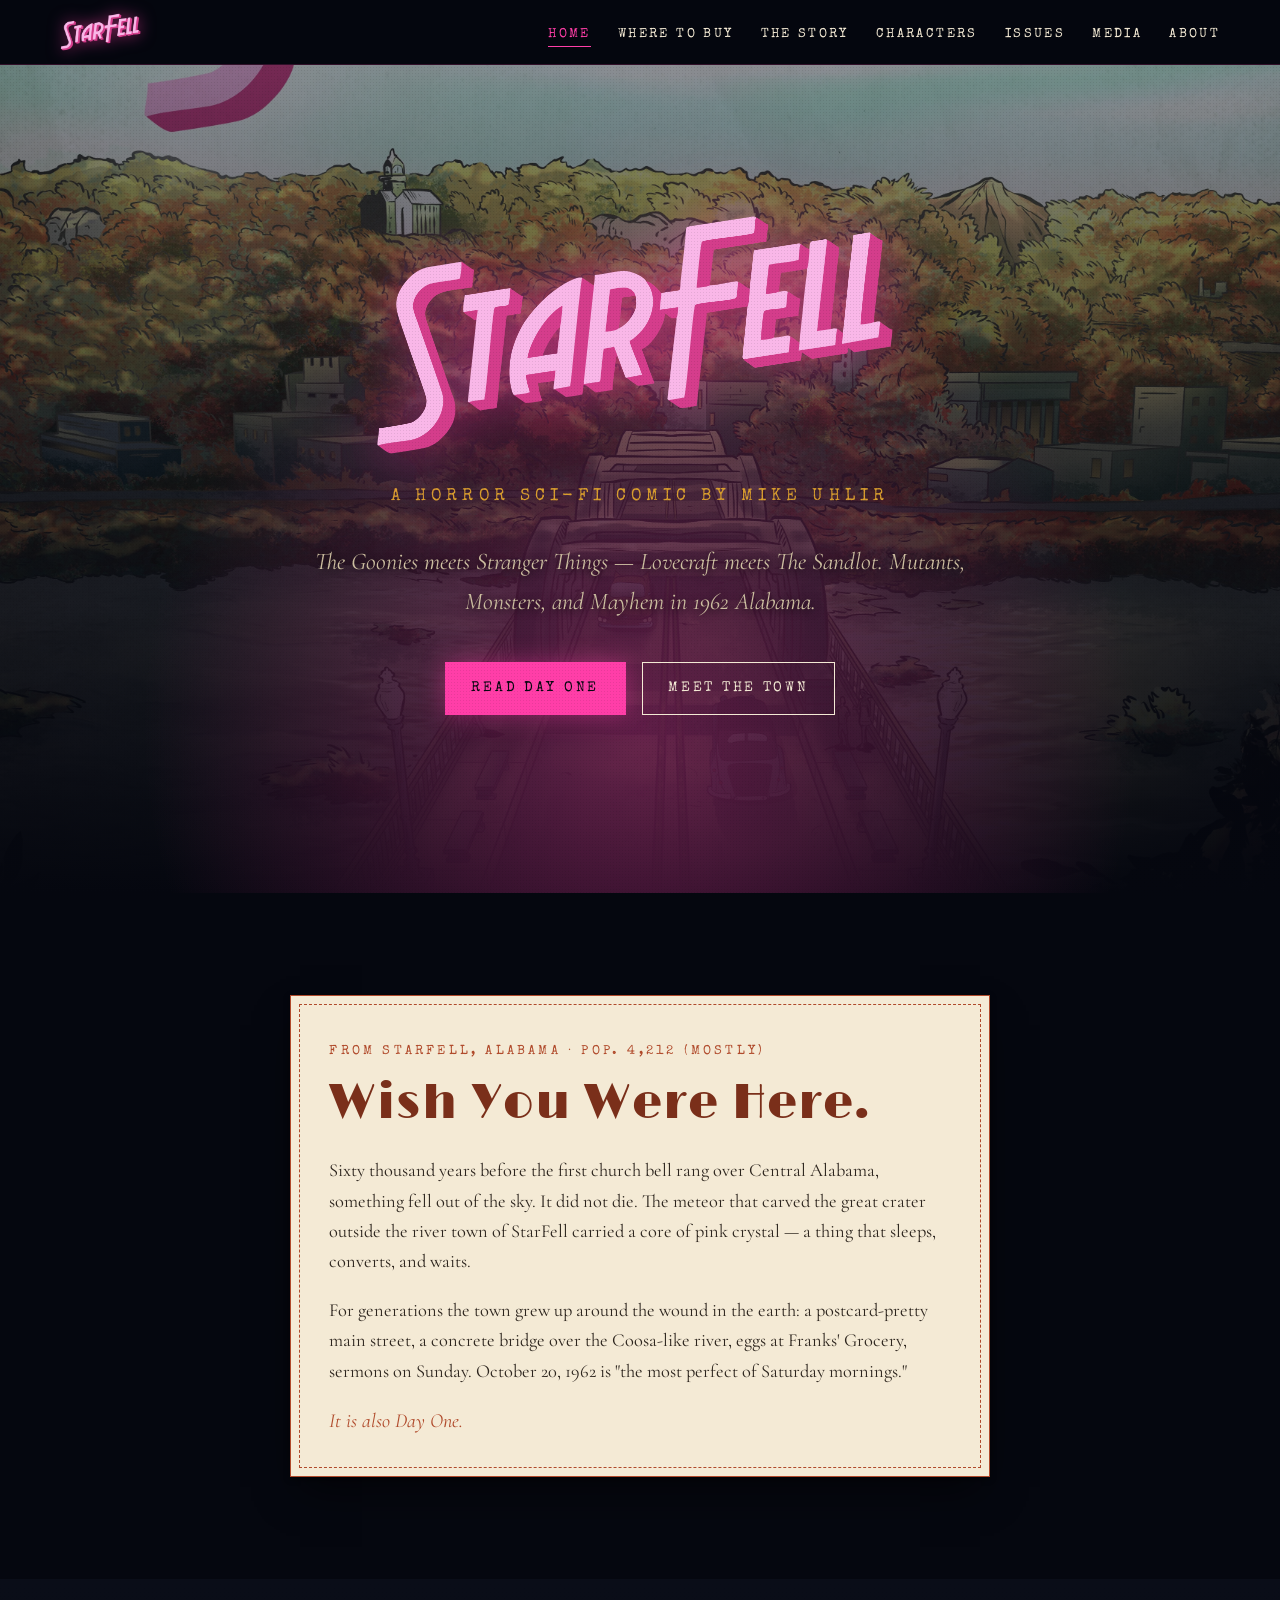
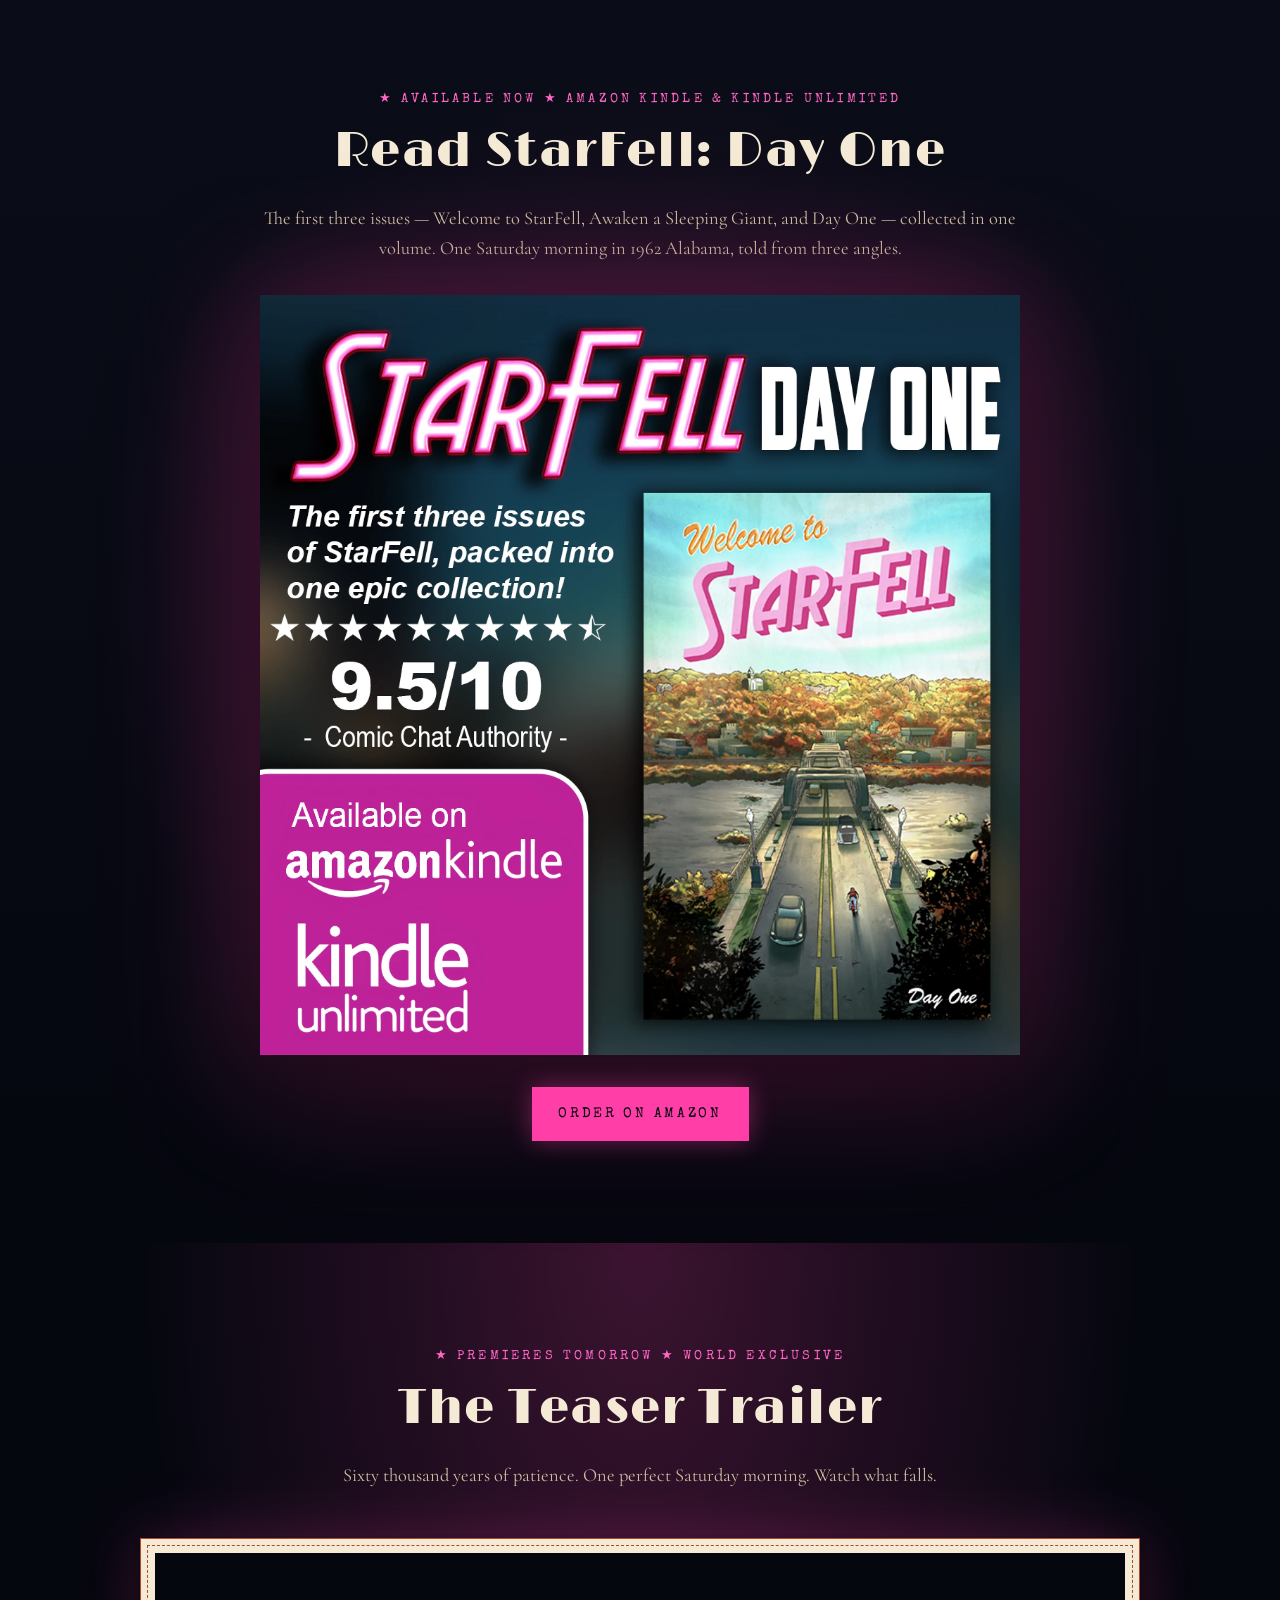
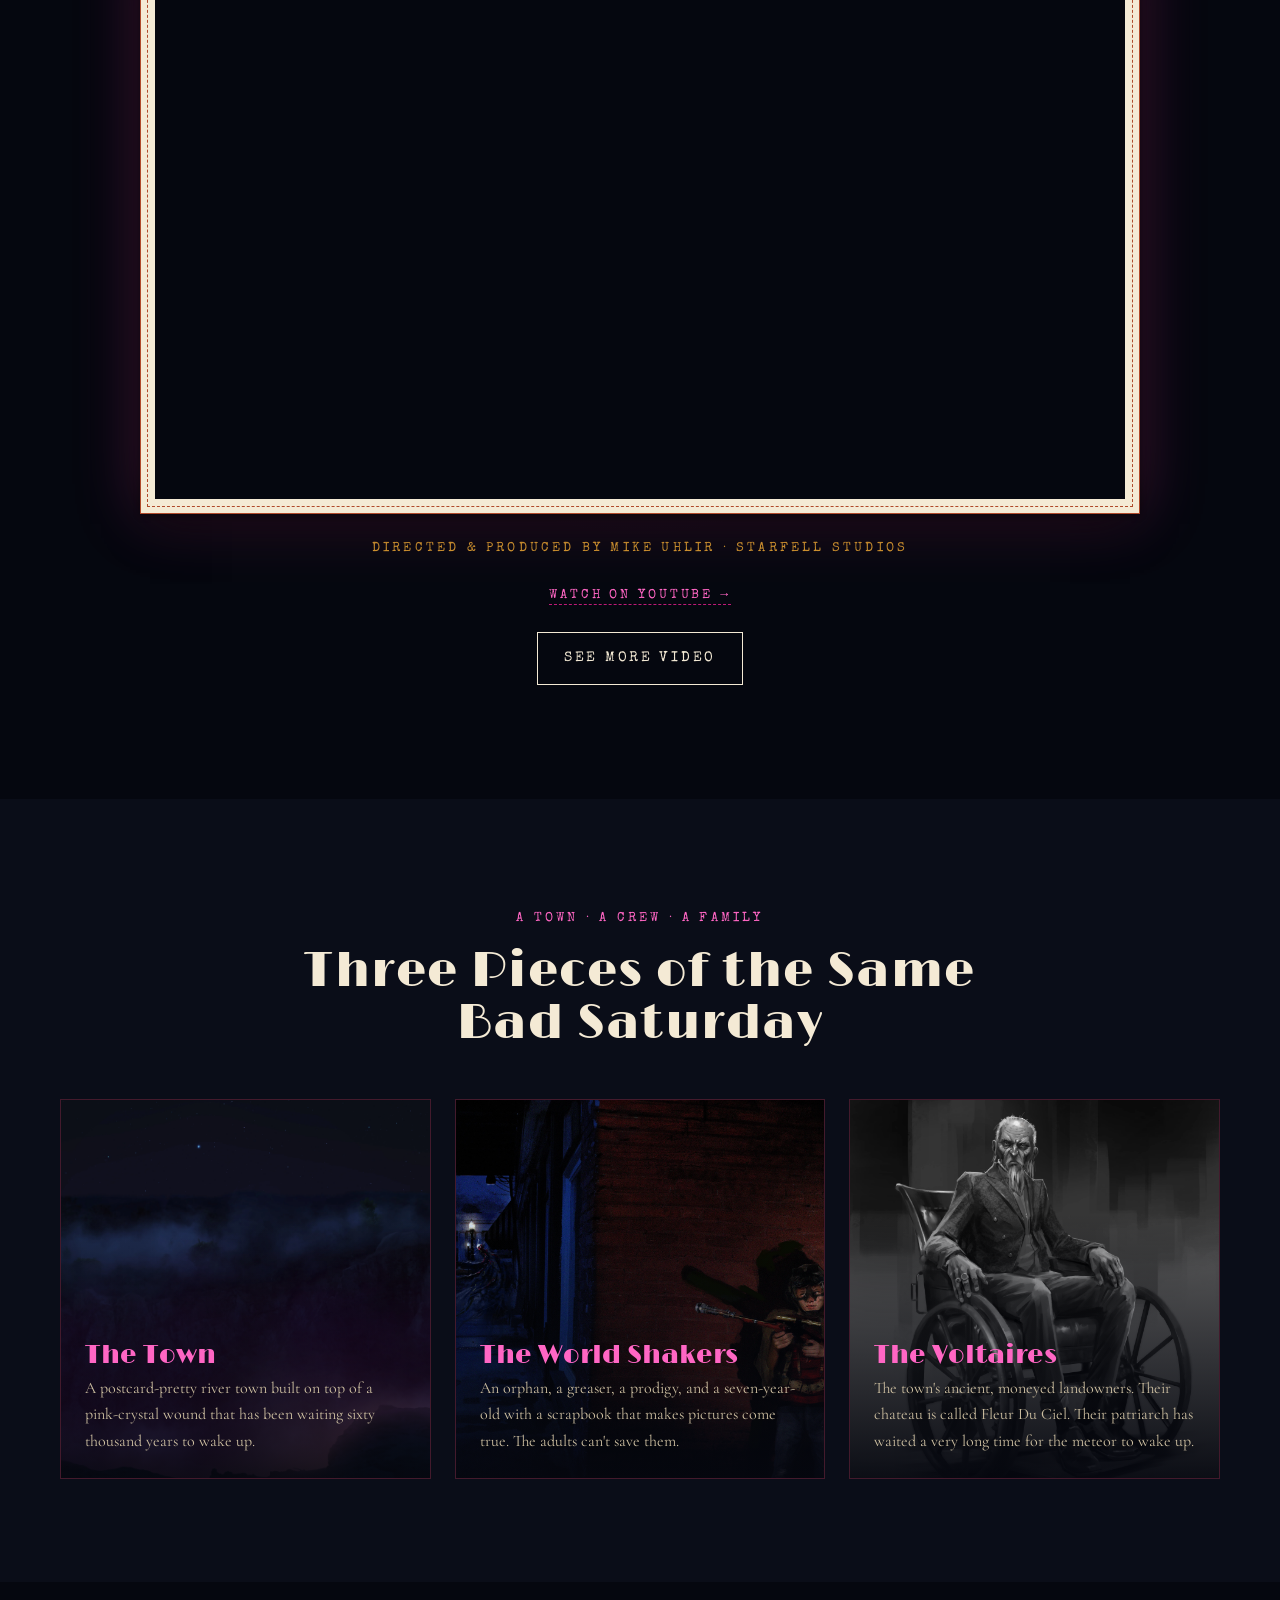
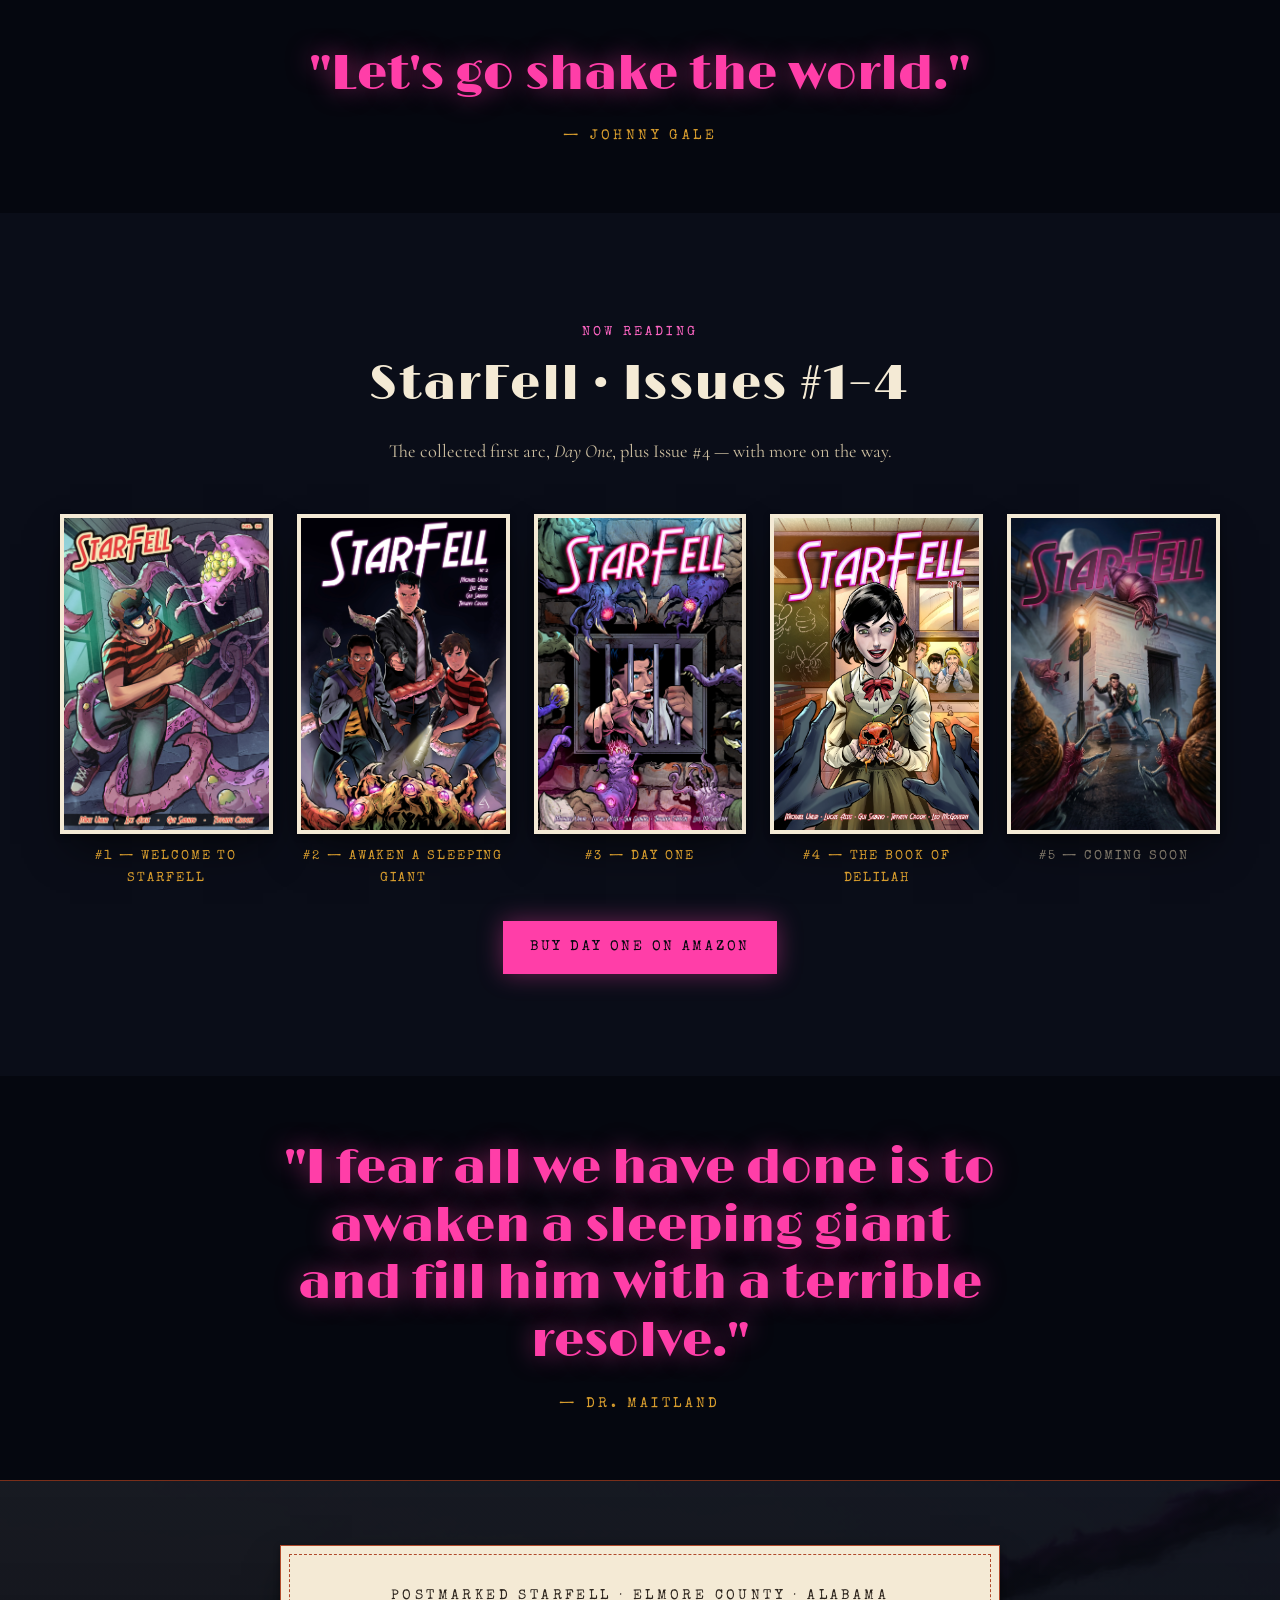
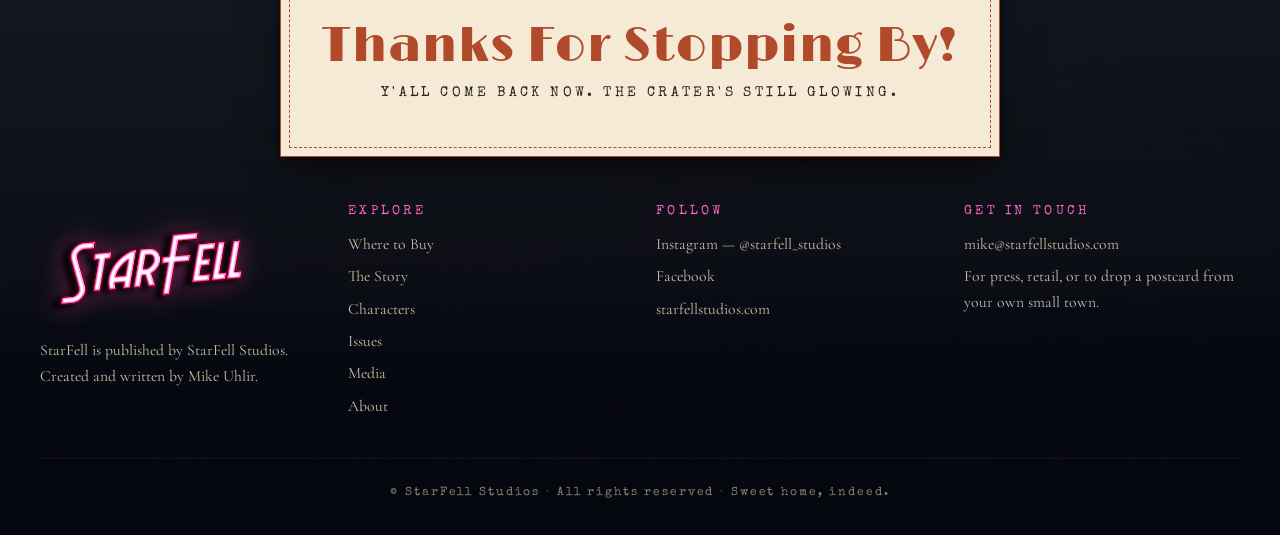
==== docs/index.html @ e5b8f4cc "Initial StarFell website build" ====
<!doctype html>
<html lang="en">
<head>
  <meta charset="utf-8">
  <meta name="viewport" content="width=device-width, initial-scale=1">
  <title>StarFell — Mutants, Monsters, and Mayhem in 1962 Alabama</title>
  <meta name="description" content="StarFell is a horror sci-fi comic by Mike Uhlir. The Goonies meets Stranger Things — Lovecraft meets The Sandlot. October 20, 1962. The sky finally answers back.">
  <meta property="og:title" content="StarFell — Day One">
  <meta property="og:description" content="Mutants, Monsters, and Mayhem in 1962 Alabama. A horror sci-fi comic by Mike Uhlir.">
  <meta property="og:image" content="assets/covers/Dayone_Bridge_Cover_v2.webp">
  <meta property="og:type" content="website">
  <link rel="icon" href="assets/logos/StarFell_retro_logo.webp" type="image/webp">
  <link rel="stylesheet" href="css/styles.css">
</head>
<body>

  <!-- ============ NAV ============ -->
  <nav class="site-nav">
    <div class="nav-inner">
      <a href="index.html" class="nav-logo" aria-label="StarFell home">
        <img src="assets/logos/StarFell_retro_logo.webp" alt="StarFell">
      </a>
      <button class="nav-toggle" aria-expanded="false" aria-controls="primary-nav">Menu</button>
      <ul class="nav-links" id="primary-nav">
        <li><a href="index.html" class="active">Home</a></li>
        <li><a href="buy.html">Where to Buy</a></li>
        <li><a href="story.html">The Story</a></li>
        <li><a href="characters.html">Characters</a></li>
        <li><a href="issues.html">Issues</a></li>
        <li><a href="media.html">Media</a></li>
        <li><a href="about.html">About</a></li>
      </ul>
    </div>
  </nav>

  <!-- ============ HERO ============ -->
  <header class="hero">
    <div class="hero-inner">
      <img src="assets/logos/StarFell_retro_logo.webp" alt="StarFell" class="hero-logo">
      <p class="tagline">A horror sci-fi comic by Mike Uhlir</p>
      <p class="logline">
        <em>The Goonies</em> meets <em>Stranger Things</em> — Lovecraft meets <em>The Sandlot</em>.
        Mutants, Monsters, and Mayhem in 1962 Alabama.
      </p>
      <div class="btn-row" style="justify-content:center;">
        <a href="buy.html" class="btn primary">Read Day One</a>
        <a href="characters.html" class="btn">Meet the Town</a>
      </div>
    </div>
  </header>

  <!-- ============ INTRO POSTCARD ============ -->
  <section class="darker">
    <div class="wrap" style="max-width: 780px;">
      <div class="postcard">
        <p class="eyebrow" style="color: var(--rust);">From StarFell, Alabama · Pop. 4,212 (mostly)</p>
        <h2 class="display-2" style="color: var(--rust-deep);">Wish You Were Here.</h2>
        <p style="font-size:1.15rem; color: var(--ink-soft);">
          Sixty thousand years before the first church bell rang over Central Alabama, something fell out of the sky.
          It did not die. The meteor that carved the great crater outside the river town of StarFell carried a core
          of pink crystal — a thing that sleeps, converts, and waits.
        </p>
        <p style="font-size:1.15rem; color: var(--ink-soft);">
          For generations the town grew up around the wound in the earth: a postcard-pretty main street, a concrete
          bridge over the Coosa-like river, eggs at Franks' Grocery, sermons on Sunday. October 20, 1962 is
          "the most perfect of Saturday mornings."
        </p>
        <p style="font-size:1.25rem; color: var(--rust); font-style: italic; margin-bottom: 0;">
          It is also Day One.
        </p>
      </div>
    </div>
  </section>

  <!-- ============ DAY ONE AMAZON PROMO ============ -->
  <section class="dayone-promo">
    <div class="wrap">
      <div class="section-head" style="margin-bottom: 2rem;">
        <span class="eyebrow pink">★ Available Now ★ Amazon Kindle &amp; Kindle Unlimited</span>
        <h2 class="display-2">Read StarFell: Day One</h2>
        <p>The first three issues — Welcome to StarFell, Awaken a Sleeping Giant, and Day One — collected in one volume. One Saturday morning in 1962 Alabama, told from three angles.</p>
      </div>

      <a href="https://www.amazon.com/StarFell-Day-One-Michael-Uhlir/dp/B0DJTSJTN9" target="_blank" rel="noopener" class="dayone-promo-card" aria-label="Order StarFell: Day One on Amazon">
        <img src="assets/covers/dayone_amazon_ad.webp" alt="StarFell: Day One — 9.5/10 from Comic Chat Authority — Available on Amazon Kindle and Kindle Unlimited">
      </a>

      <div class="center mt-2">
        <a href="https://www.amazon.com/StarFell-Day-One-Michael-Uhlir/dp/B0DJTSJTN9" target="_blank" rel="noopener" class="btn primary">Order on Amazon</a>
      </div>
    </div>
  </section>

  <!-- ============ FEATURED TRAILER ============ -->
  <section class="featured-trailer">
    <div class="wrap">
      <div class="section-head">
        <span class="eyebrow pink">★ Premieres Tomorrow ★ World Exclusive</span>
        <h2 class="display-2">The Teaser Trailer</h2>
        <p>Sixty thousand years of patience. One perfect Saturday morning. Watch what falls.</p>
      </div>

      <div class="video-frame">
        <div class="video-embed">
          <iframe
            src="https://www.youtube-nocookie.com/embed/pMkOhH7X6Mg?rel=0"
            title="StarFell — Official Teaser Trailer"
            allow="accelerometer; autoplay; clipboard-write; encrypted-media; gyroscope; picture-in-picture; web-share"
            referrerpolicy="strict-origin-when-cross-origin"
            allowfullscreen></iframe>
        </div>
      </div>

      <div class="video-caption">
        <p class="stamp">Directed &amp; Produced by Mike Uhlir · StarFell Studios</p>
        <p style="margin-top: 1.2rem;">
          <a href="https://youtu.be/pMkOhH7X6Mg" target="_blank" rel="noopener" class="watch-link">Watch on YouTube →</a>
        </p>
        <p style="margin-top: 1.5rem;">
          <a href="media.html" class="btn">See More Video</a>
        </p>
      </div>
    </div>
  </section>

  <!-- ============ THREE PANEL TEASER ============ -->
  <section class="dark">
    <div class="wrap">
      <div class="section-head">
        <span class="eyebrow pink">A Town · A Crew · A Family</span>
        <h2 class="display-2">Three Pieces of the Same Bad Saturday</h2>
      </div>

      <div class="teaser-grid">
        <a href="story.html" class="teaser-card">
          <div class="bg" data-bg="assets/concept/crater.webp"></div>
          <div class="content">
            <h3>The Town</h3>
            <p>A postcard-pretty river town built on top of a pink-crystal wound that has been waiting sixty thousand years to wake up.</p>
          </div>
        </a>

        <a href="characters.html#world-shakers" class="teaser-card">
          <div class="bg" data-bg="assets/concept/Illustration_boyvsmonster.webp"></div>
          <div class="content">
            <h3>The World Shakers</h3>
            <p>An orphan, a greaser, a prodigy, and a seven-year-old with a scrapbook that makes pictures come true. The adults can't save them.</p>
          </div>
        </a>

        <a href="characters.html#voltaires" class="teaser-card">
          <div class="bg" data-bg="assets/characters/Alistair_character_sheet.webp"></div>
          <div class="content">
            <h3>The Voltaires</h3>
            <p>The town's ancient, moneyed landowners. Their chateau is called Fleur Du Ciel. Their patriarch has waited a very long time for the meteor to wake up.</p>
          </div>
        </a>
      </div>
    </div>
  </section>

  <!-- ============ PULL QUOTE ============ -->
  <section class="darker pull-quote">
    <blockquote>"Let's go shake the world."</blockquote>
    <cite>— Johnny Gale</cite>
  </section>

  <!-- ============ ISSUES STRIP ============ -->
  <section class="dark">
    <div class="wrap">
      <div class="section-head">
        <span class="eyebrow pink">Now Reading</span>
        <h2 class="display-2">StarFell · Issues #1–4</h2>
        <p>The collected first arc, <em>Day One</em>, plus Issue #4 — with more on the way.</p>
      </div>

      <div class="cover-strip">
        <a href="issues.html#issue-1" class="cover-card">
          <img src="assets/covers/Starfell_Issue_01_Front_Cover.webp" alt="StarFell Issue 1 cover">
          <span class="label">#1 — Welcome to StarFell</span>
        </a>
        <a href="issues.html#issue-2" class="cover-card">
          <img src="assets/covers/StarFell_Cover_Issue2_A.webp" alt="StarFell Issue 2 cover">
          <span class="label">#2 — Awaken a Sleeping Giant</span>
        </a>
        <a href="issues.html#issue-3" class="cover-card">
          <img src="assets/covers/StarFell_Cover_Issue3_A.webp" alt="StarFell Issue 3 cover">
          <span class="label">#3 — Day One</span>
        </a>
        <a href="issues.html#issue-4" class="cover-card">
          <img src="assets/covers/Starfell_issue4 COVER A.webp" alt="StarFell Issue 4 cover">
          <span class="label">#4 — The Book of Delilah</span>
        </a>
        <a href="issues.html#issue-5" class="cover-card">
          <img src="assets/covers/StarFell_Issue_Five_Cover_A.webp" alt="StarFell Issue 5 cover">
          <span class="label dim">#5 — Coming Soon</span>
        </a>
      </div>

      <div class="center mt-2">
        <a href="buy.html" class="btn primary">Buy Day One on Amazon</a>
      </div>
    </div>
  </section>

  <!-- ============ MAITLAND QUOTE ============ -->
  <section class="darker pull-quote">
    <blockquote>"I fear all we have done is to awaken a sleeping giant<br>and fill him with a terrible resolve."</blockquote>
    <cite>— Dr. Maitland</cite>
  </section>

  <!-- ============ FOOTER ============ -->
  <footer class="site-footer">
    <div class="footer-postcard">
      <div class="postcard">
        <p class="postcard-sub">Postmarked StarFell · Elmore County · Alabama</p>
        <h3 class="postcard-title">Thanks For Stopping By!</h3>
        <p class="postcard-sub">Y'all come back now. The crater's still glowing.</p>
      </div>
    </div>

    <div class="footer-grid">
      <div class="footer-col">
        <img src="assets/logos/banner_logo.webp" alt="StarFell" class="footer-logo">
        <p>StarFell is published by StarFell Studios.<br>Created and written by Mike Uhlir.</p>
      </div>
      <div class="footer-col">
        <h4>Explore</h4>
        <a href="buy.html">Where to Buy</a>
        <a href="story.html">The Story</a>
        <a href="characters.html">Characters</a>
        <a href="issues.html">Issues</a>
        <a href="media.html">Media</a>
        <a href="about.html">About</a>
      </div>
      <div class="footer-col">
        <h4>Follow</h4>
        <a href="https://www.instagram.com/starfell_studios/" target="_blank" rel="noopener">Instagram — @starfell_studios</a>
        <a href="https://www.facebook.com/" target="_blank" rel="noopener">Facebook</a>
        <a href="https://www.starfellstudios.com" target="_blank" rel="noopener">starfellstudios.com</a>
      </div>
      <div class="footer-col">
        <h4>Get In Touch</h4>
        <a href="mailto:mike@starfellstudios.com">mike@starfellstudios.com</a>
        <p>For press, retail, or to drop a postcard from your own small town.</p>
      </div>
    </div>

    <div class="footer-bottom">
      © StarFell Studios · All rights reserved · Sweet home, indeed.
    </div>
  </footer>

  <script src="js/main.js"></script>
</body>
</html>
---- docs/css/styles.css ----
/* =================================================================
   STARFELL — site stylesheet
   1962 Alabama. Sci-fi horror. Southern Gothic dread.
   ================================================================= */

@import url('https://fonts.googleapis.com/css2?family=Limelight&family=Special+Elite&family=Cormorant+Garamond:ital,wght@0,400;0,500;0,600;0,700;1,400&family=Bungee+Inline&display=swap');

/* ---------- Tokens ---------- */
:root {
  --paper: #f4ead5;
  --paper-dim: #e6dabb;
  --ink: #1a1410;
  --ink-soft: #2c241d;
  --rust: #b04a2b;
  --rust-deep: #7a2f1a;
  --mustard: #d99e2e;
  --teal: #4d7a7a;
  --teal-deep: #2a4a4a;
  --night: #0a0d18;
  --night-deep: #05070f;
  --shadow: #14110d;
  --pink: #ff3ea8;
  --pink-glow: #ff66c4;
  --pink-deep: #c01978;
  --bone: #cdbfa1;

  --font-display: 'Limelight', 'Cinzel', serif;
  --font-pulp: 'Bungee Inline', 'Limelight', sans-serif;
  --font-stamp: 'Special Elite', 'Courier New', monospace;
  --font-body: 'Cormorant Garamond', Georgia, serif;

  --max: 1240px;
  --gutter: clamp(1rem, 4vw, 2.5rem);
  --radius: 2px;

  --shadow-deep: 0 20px 40px -10px rgba(0,0,0,0.6), 0 2px 6px rgba(0,0,0,0.4);
  --shadow-pink: 0 0 30px rgba(255,62,168,0.35), 0 0 80px rgba(255,62,168,0.15);
}

/* ---------- Reset ---------- */
*, *::before, *::after { box-sizing: border-box; }
html { scroll-behavior: smooth; }
body {
  margin: 0;
  font-family: var(--font-body);
  font-size: 1.125rem;
  line-height: 1.65;
  color: var(--paper);
  background: var(--night-deep);
  -webkit-font-smoothing: antialiased;
  overflow-x: hidden;
}
img { max-width: 100%; height: auto; display: block; }
a { color: var(--pink-glow); text-decoration: none; transition: color .2s ease; }
a:hover { color: var(--pink); }
button { font: inherit; cursor: pointer; }
h1, h2, h3, h4 { margin: 0 0 .5em; line-height: 1.1; font-weight: 400; }
p { margin: 0 0 1em; }

/* ---------- Halftone / grain overlay ---------- */
/* z-index sits below the nav (100) so it never paints over the mobile dropdown. */
body::before {
  content: '';
  position: fixed; inset: 0;
  pointer-events: none;
  z-index: 50;
  background-image:
    radial-gradient(rgba(0,0,0,0.18) 1px, transparent 1px),
    radial-gradient(rgba(255,255,255,0.02) 1px, transparent 1px);
  background-size: 3px 3px, 5px 5px;
  background-position: 0 0, 1px 1px;
  opacity: 0.45;
  mix-blend-mode: multiply;
}

/* ---------- Utility ---------- */
.wrap { max-width: var(--max); margin: 0 auto; padding: 0 var(--gutter); }
.eyebrow {
  font-family: var(--font-stamp);
  letter-spacing: .25em;
  text-transform: uppercase;
  font-size: .8rem;
  color: var(--mustard);
  display: inline-block;
  margin-bottom: 1rem;
}
.eyebrow.pink { color: var(--pink-glow); }
.divider {
  height: 1px;
  background: linear-gradient(90deg, transparent, var(--rust), var(--pink), var(--rust), transparent);
  margin: 3rem auto;
  max-width: 600px;
  opacity: .6;
}

/* ---------- Display headings ---------- */
.display-1 {
  font-family: var(--font-display);
  font-size: clamp(2.5rem, 8vw, 6rem);
  letter-spacing: .02em;
  color: var(--pink);
  text-shadow:
    0 0 24px rgba(255, 62, 168, .55),
    0 2px 0 var(--night-deep),
    0 4px 12px rgba(0,0,0,.8);
}
.display-2 {
  font-family: var(--font-display);
  font-size: clamp(1.8rem, 4.5vw, 3rem);
  letter-spacing: .03em;
  color: var(--paper);
}
.display-3 {
  font-family: var(--font-display);
  font-size: clamp(1.4rem, 3vw, 2rem);
  color: var(--mustard);
}

/* ---------- Nav ---------- */
.site-nav {
  position: sticky;
  top: 0; z-index: 100;
  background: rgba(5, 7, 15, 0.92);
  backdrop-filter: blur(8px);
  border-bottom: 1px solid rgba(255, 62, 168, 0.18);
}
.nav-inner {
  display: flex;
  align-items: center;
  justify-content: space-between;
  gap: 2rem;
  padding: .8rem var(--gutter);
  max-width: var(--max);
  margin: 0 auto;
}
.nav-logo {
  display: flex; align-items: center; gap: .6rem;
}
.nav-logo img {
  height: 38px;
  filter: drop-shadow(0 0 8px rgba(255,62,168,.55));
}
.nav-links {
  display: flex;
  gap: 1.7rem;
  list-style: none;
  margin: 0; padding: 0;
}
.nav-links a {
  font-family: var(--font-stamp);
  font-size: .82rem;
  letter-spacing: .18em;
  text-transform: uppercase;
  color: var(--paper);
  position: relative;
  padding: .4rem 0;
}
.nav-links a::after {
  content: '';
  position: absolute; left: 0; bottom: 0;
  height: 1px; width: 0;
  background: var(--pink);
  transition: width .25s ease;
}
.nav-links a:hover, .nav-links a.active { color: var(--pink); }
.nav-links a:hover::after, .nav-links a.active::after { width: 100%; }

.nav-toggle {
  display: none;
  background: none; border: 1px solid var(--paper);
  color: var(--paper);
  padding: .35rem .6rem;
  font-family: var(--font-stamp);
  font-size: .8rem;
  letter-spacing: .15em;
}

@media (max-width: 920px) {
  .nav-toggle { display: inline-block; }
  .nav-links {
    position: absolute;
    top: 100%; left: 0; right: 0;
    flex-direction: column;
    gap: 0;
    background: var(--night-deep);
    border-top: 1px solid rgba(255,62,168,.18);
    border-bottom: 1px solid var(--rust-deep);
    box-shadow: 0 20px 40px -10px rgba(0,0,0,.7);
    margin: 0;
    padding: 0;
    list-style: none;
    z-index: 10;

    /* Reliable hide: opacity + visibility (no transform leakage). */
    opacity: 0;
    visibility: hidden;
    pointer-events: none;
    transform: translateY(-6px);
    transition: opacity .25s ease, transform .25s ease, visibility 0s linear .25s;
  }
  .nav-links.open {
    opacity: 1;
    visibility: visible;
    pointer-events: auto;
    transform: translateY(0);
    transition: opacity .25s ease, transform .25s ease, visibility 0s linear 0s;
  }
  .nav-links li { width: 100%; }
  .nav-links a {
    display: block;
    padding: 1rem var(--gutter);
    border-top: 1px solid rgba(255,62,168,.1);
  }
  .nav-links li:first-child a { border-top: none; }
  /* Suppress the desktop active-link underline pseudo on mobile (it can render as a stripe). */
  .nav-links a::after { display: none; }
}

/* ---------- Buttons ---------- */
.btn {
  display: inline-block;
  font-family: var(--font-stamp);
  letter-spacing: .2em;
  text-transform: uppercase;
  font-size: .85rem;
  padding: .9rem 1.6rem;
  border: 1px solid currentColor;
  background: transparent;
  color: var(--paper);
  transition: all .25s ease;
  position: relative;
}
.btn:hover {
  background: var(--pink);
  color: var(--night-deep);
  box-shadow: var(--shadow-pink);
  border-color: var(--pink);
}
.btn.primary {
  background: var(--pink);
  color: var(--night-deep);
  border-color: var(--pink);
  box-shadow: 0 0 24px rgba(255,62,168,.4);
}
.btn.primary:hover {
  background: var(--pink-glow);
  border-color: var(--pink-glow);
  box-shadow: 0 0 36px rgba(255,102,196,.6);
}
.btn.ghost { color: var(--mustard); }

.btn-row { display: flex; gap: 1rem; flex-wrap: wrap; }

/* ---------- Hero (Home) ---------- */
.hero {
  position: relative;
  min-height: 92vh;
  display: grid;
  align-items: center;
  overflow: hidden;
  isolation: isolate;
}
.hero::before {
  content: '';
  position: absolute; inset: 0;
  background:
    radial-gradient(ellipse at 50% 80%, rgba(255,62,168,.35) 0%, transparent 55%),
    linear-gradient(180deg, rgba(10,13,24,.45) 0%, rgba(5,7,15,.85) 70%, var(--night-deep) 100%),
    url('../assets/covers/Dayone_Bridge_Cover_v2.webp') center/cover no-repeat;
  z-index: -1;
  animation: slow-zoom 30s ease-in-out infinite alternate;
}
@keyframes slow-zoom {
  from { transform: scale(1); }
  to   { transform: scale(1.08); }
}
.hero-inner {
  padding: 6rem var(--gutter) 8rem;
  text-align: center;
  max-width: 900px;
  margin: 0 auto;
}
.hero-logo {
  max-width: min(540px, 80vw);
  margin: 0 auto 1.5rem;
  filter: drop-shadow(0 0 30px rgba(255,62,168,.6));
  animation: pulse-glow 4.5s ease-in-out infinite;
}
@keyframes pulse-glow {
  0%, 100% { filter: drop-shadow(0 0 30px rgba(255,62,168,.6)); }
  50%      { filter: drop-shadow(0 0 60px rgba(255,62,168,.95)); }
}
.hero .logline {
  font-family: var(--font-body);
  font-style: italic;
  font-size: clamp(1.1rem, 2.4vw, 1.5rem);
  color: var(--bone);
  max-width: 720px;
  margin: 1rem auto 2.5rem;
  text-shadow: 0 2px 8px rgba(0,0,0,.8);
}
.hero .tagline {
  font-family: var(--font-stamp);
  letter-spacing: .3em;
  text-transform: uppercase;
  color: var(--mustard);
  font-size: clamp(.85rem, 1.6vw, 1.05rem);
  margin-bottom: 2rem;
}

/* ---------- Postcard frame ---------- */
.postcard {
  background: var(--paper);
  color: var(--ink);
  padding: clamp(1.5rem, 3vw, 2.5rem);
  border: 1px solid var(--rust);
  outline: 6px solid var(--paper);
  outline-offset: -14px;
  position: relative;
  box-shadow: var(--shadow-deep);
}
.postcard::before {
  content: '';
  position: absolute;
  inset: 8px;
  border: 1px dashed var(--rust);
  pointer-events: none;
}

/* ---------- Section base ---------- */
section { padding: clamp(4rem, 8vw, 7rem) 0; }
section.dark { background: var(--night); color: var(--paper); }
section.darker { background: var(--night-deep); color: var(--paper); }
section.paper { background: var(--paper); color: var(--ink); }
section.paper .display-2, section.paper .display-3 { color: var(--rust-deep); }
section.paper .eyebrow { color: var(--rust); }
section.paper a { color: var(--rust); }
section.paper a:hover { color: var(--pink-deep); }

.section-head {
  text-align: center;
  max-width: 760px;
  margin: 0 auto 3rem;
}
.section-head p { font-size: 1.15rem; color: var(--bone); }
section.paper .section-head p { color: var(--ink-soft); }

/* ---------- Three-up teaser grid ---------- */
.teaser-grid {
  display: grid;
  gap: 1.5rem;
  grid-template-columns: repeat(auto-fit, minmax(280px, 1fr));
  margin-top: 2rem;
}
.teaser-card {
  position: relative;
  min-height: 380px;
  display: flex;
  align-items: flex-end;
  padding: 1.5rem;
  overflow: hidden;
  border: 1px solid rgba(255,62,168,.2);
  background-color: var(--shadow);
  transition: transform .35s ease, box-shadow .35s ease;
}
.teaser-card::before {
  content: '';
  position: absolute; inset: 0;
  background: linear-gradient(180deg, transparent 30%, rgba(5,7,15,.92) 100%);
  z-index: 1;
}
.teaser-card .bg {
  position: absolute; inset: 0;
  background-size: cover; background-position: center;
  transition: transform .6s ease;
}
.teaser-card:hover { box-shadow: var(--shadow-pink); transform: translateY(-4px); }
.teaser-card:hover .bg { transform: scale(1.06); }
.teaser-card .content { position: relative; z-index: 2; }
.teaser-card h3 {
  font-family: var(--font-display);
  font-size: 1.6rem;
  color: var(--pink-glow);
  margin-bottom: .3rem;
}
.teaser-card p { font-size: 1rem; color: var(--bone); margin: 0; }

/* ---------- Cover strip ---------- */
.cover-strip {
  display: grid;
  grid-template-columns: repeat(auto-fit, minmax(180px, 1fr));
  gap: 1.5rem;
  margin-top: 2rem;
}
.cover-card {
  position: relative;
  text-align: center;
  transition: transform .3s ease;
}
.cover-card img {
  border: 4px solid var(--paper);
  box-shadow: var(--shadow-deep);
  aspect-ratio: 2/3;
  object-fit: cover;
  transition: box-shadow .3s ease;
}
.cover-card:hover { transform: translateY(-6px); }
.cover-card:hover img { box-shadow: var(--shadow-pink); }
.cover-card .label {
  display: block;
  font-family: var(--font-stamp);
  letter-spacing: .15em;
  text-transform: uppercase;
  font-size: .8rem;
  margin-top: .8rem;
  color: var(--mustard);
}
.cover-card .label.dim { color: var(--bone); opacity: .6; }

/* ---------- Pull quote ---------- */
.pull-quote {
  text-align: center;
  padding: 4rem var(--gutter);
  position: relative;
}
.pull-quote blockquote {
  font-family: var(--font-display);
  font-size: clamp(1.6rem, 4vw, 3rem);
  color: var(--pink);
  margin: 0 auto 1rem;
  max-width: 900px;
  line-height: 1.2;
  text-shadow: 0 0 24px rgba(255,62,168,.5);
}
.pull-quote cite {
  font-family: var(--font-stamp);
  font-style: normal;
  letter-spacing: .25em;
  text-transform: uppercase;
  font-size: .85rem;
  color: var(--mustard);
}

/* ---------- Story page sections ---------- */
.story-block {
  display: grid;
  grid-template-columns: 1fr;
  gap: 0;
  position: relative;
  min-height: 70vh;
  align-items: center;
  isolation: isolate;
  overflow: hidden;
}
.story-block .bg {
  position: absolute; inset: 0; z-index: -2;
  background-size: cover; background-position: center;
}
.story-block::after {
  content: '';
  position: absolute; inset: 0; z-index: -1;
  background: linear-gradient(120deg, rgba(5,7,15,.92) 0%, rgba(5,7,15,.6) 60%, rgba(255,62,168,.12) 100%);
}
.story-block.reverse::after {
  background: linear-gradient(-120deg, rgba(5,7,15,.92) 0%, rgba(5,7,15,.6) 60%, rgba(255,62,168,.12) 100%);
}
.story-block .content {
  max-width: 620px;
  padding: 4rem var(--gutter);
  margin-left: clamp(1rem, 6vw, 6rem);
}
.story-block.reverse .content {
  margin-left: auto;
  margin-right: clamp(1rem, 6vw, 6rem);
  text-align: right;
}
.story-block h2 { font-family: var(--font-display); font-size: clamp(2rem, 5vw, 3.5rem); color: var(--paper); }
.story-block .accent { color: var(--pink-glow); }
.story-block p { font-size: 1.15rem; color: var(--bone); }

/* ---------- Character cards ---------- */
.char-tabs {
  display: flex;
  justify-content: center;
  gap: 0;
  margin: 0 auto 3rem;
  flex-wrap: wrap;
  border-bottom: 1px solid rgba(255,62,168,.2);
}
.char-tab {
  background: none;
  border: none;
  padding: 1rem 1.8rem;
  font-family: var(--font-stamp);
  font-size: .9rem;
  letter-spacing: .2em;
  text-transform: uppercase;
  color: var(--bone);
  border-bottom: 2px solid transparent;
  margin-bottom: -1px;
  transition: all .2s ease;
}
.char-tab:hover { color: var(--pink-glow); }
.char-tab.active { color: var(--pink); border-bottom-color: var(--pink); }

.char-grid {
  display: grid;
  grid-template-columns: repeat(auto-fill, minmax(280px, 1fr));
  gap: 1.5rem;
}
.char-grid.hidden { display: none; }

.char-card {
  background: var(--shadow);
  border: 1px solid rgba(255,62,168,.15);
  overflow: hidden;
  transition: all .3s ease;
  display: flex;
  flex-direction: column;
}
.char-card:hover {
  border-color: var(--pink);
  box-shadow: var(--shadow-pink);
  transform: translateY(-4px);
}
.char-card .portrait {
  aspect-ratio: 4/5;
  overflow: hidden;
  background: var(--night);
}
.char-card .portrait img {
  width: 100%; height: 100%;
  object-fit: cover;
  object-position: center top;
  transition: transform .5s ease;
}
.char-card:hover .portrait img { transform: scale(1.05); }
.char-card .meta {
  padding: 1.3rem 1.4rem 1.6rem;
}
.char-card h3 {
  font-family: var(--font-display);
  font-size: 1.5rem;
  color: var(--pink-glow);
  margin-bottom: .25rem;
}
.char-card .role {
  font-family: var(--font-stamp);
  font-size: .78rem;
  letter-spacing: .2em;
  text-transform: uppercase;
  color: var(--mustard);
  display: block;
  margin-bottom: .9rem;
}
.char-card p { font-size: 1rem; color: var(--bone); margin: 0; }
.char-card .more {
  margin-top: 1rem;
  font-family: var(--font-stamp);
  font-size: .75rem;
  letter-spacing: .2em;
  text-transform: uppercase;
  color: var(--pink-glow);
  background: none;
  border: none;
  padding: 0;
  text-align: left;
}
.char-card .more:hover { color: var(--pink); }
.char-card .bio-full { display: none; margin-top: 1rem; font-size: 1rem; color: var(--bone); }
.char-card .bio-full.open { display: block; }

/* Monster cards — wider, more dread */
.monster-card {
  grid-column: span 2;
  background: linear-gradient(180deg, var(--shadow) 0%, var(--night-deep) 100%);
  border: 1px solid var(--rust-deep);
}
.monster-card .portrait {
  aspect-ratio: 16/9;
}
.monster-card .portrait img { object-position: center; }
@media (max-width: 700px) {
  .monster-card { grid-column: span 1; }
}

/* ---------- Issue cards ---------- */
.issue-grid {
  display: grid;
  gap: 2.5rem;
  grid-template-columns: 1fr;
  margin-top: 2rem;
}
.issue {
  display: grid;
  grid-template-columns: minmax(220px, 320px) 1fr;
  gap: 2.5rem;
  align-items: start;
  padding: 2rem 0;
  border-bottom: 1px solid rgba(255,62,168,.12);
}
.issue:last-child { border-bottom: none; }
.issue.flip { grid-template-columns: 1fr minmax(220px, 320px); }
.issue.flip .issue-cover { order: 2; }
.issue-cover {
  position: relative;
}
.issue-cover img {
  border: 4px solid var(--paper);
  box-shadow: var(--shadow-deep);
  transition: box-shadow .3s ease;
}
.issue-cover img:hover { box-shadow: var(--shadow-pink); }
.issue-number {
  font-family: var(--font-display);
  color: var(--pink);
  font-size: 1rem;
  letter-spacing: .3em;
  margin-bottom: .3rem;
  display: block;
}
.issue h3 {
  font-family: var(--font-display);
  font-size: clamp(1.6rem, 3vw, 2.4rem);
  color: var(--paper);
  margin-bottom: .8rem;
}
.issue .issue-meta {
  font-family: var(--font-stamp);
  font-size: .82rem;
  letter-spacing: .18em;
  text-transform: uppercase;
  color: var(--mustard);
  margin-bottom: 1.2rem;
}
.issue p { font-size: 1.08rem; color: var(--bone); }
.issue.coming-soon {
  opacity: .85;
}
.cover-placeholder {
  aspect-ratio: 2 / 3;
  width: 100%;
  border: 4px solid var(--paper);
  background:
    repeating-linear-gradient(
      135deg,
      rgba(255, 62, 168, 0.06) 0 10px,
      rgba(0,0,0,0) 10px 22px
    ),
    linear-gradient(160deg, var(--shadow) 0%, var(--night-deep) 100%);
  box-shadow: var(--shadow-deep);
  display: flex;
  flex-direction: column;
  align-items: center;
  justify-content: center;
  text-align: center;
  padding: 1.2rem;
  position: relative;
  overflow: hidden;
}
.cover-placeholder::before {
  content: '';
  position: absolute;
  inset: 10px;
  border: 1px dashed rgba(255, 62, 168, 0.45);
  pointer-events: none;
}
.cover-placeholder::after {
  content: '';
  position: absolute;
  inset: 0;
  background: radial-gradient(ellipse at 50% 60%, rgba(255, 62, 168, 0.18), transparent 65%);
  pointer-events: none;
}
.placeholder-stamp {
  font-family: var(--font-display);
  font-size: clamp(1.3rem, 3vw, 1.8rem);
  color: var(--pink);
  letter-spacing: .04em;
  text-shadow: 0 0 18px rgba(255, 62, 168, .55);
  position: relative;
  z-index: 1;
}
.placeholder-sub {
  font-family: var(--font-stamp);
  font-size: .72rem;
  letter-spacing: .25em;
  text-transform: uppercase;
  color: var(--mustard);
  margin-top: .8rem;
  position: relative;
  z-index: 1;
}
.issue.coming-soon .issue-cover {
  position: relative;
}
.issue.coming-soon .issue-cover::after {
  content: 'Coming Soon';
  position: absolute;
  top: 1rem; left: -.5rem;
  background: var(--pink);
  color: var(--night-deep);
  font-family: var(--font-stamp);
  font-size: .75rem;
  letter-spacing: .2em;
  padding: .35rem .8rem;
  transform: rotate(-4deg);
  box-shadow: 2px 2px 6px rgba(0,0,0,.6);
  z-index: 2;
}

@media (max-width: 720px) {
  .issue, .issue.flip {
    grid-template-columns: 1fr;
    gap: 1.5rem;
  }
  .issue.flip .issue-cover { order: 0; }
  .issue-cover { max-width: 260px; margin: 0 auto; }
}

/* ---------- About page ---------- */
.about-hero {
  background: linear-gradient(180deg, var(--night-deep), var(--night)),
              url('../assets/concept/bridge_tentacle_bright.webp') center/cover;
  background-blend-mode: multiply;
  padding: 6rem var(--gutter) 4rem;
  text-align: center;
}
.about-grid {
  display: grid;
  grid-template-columns: 1fr;
  gap: 3rem;
  max-width: 880px;
  margin: 0 auto;
}
.about-grid p { font-size: 1.15rem; }
.about-fact-grid {
  display: grid;
  grid-template-columns: repeat(auto-fit, minmax(220px, 1fr));
  gap: 1.5rem;
  margin: 2rem 0;
}
.fact {
  background: var(--shadow);
  border: 1px solid var(--rust-deep);
  padding: 1.3rem 1.4rem;
}
.fact h4 {
  font-family: var(--font-stamp);
  font-size: .8rem;
  letter-spacing: .25em;
  text-transform: uppercase;
  color: var(--pink-glow);
  margin-bottom: .5rem;
}
.fact p { margin: 0; font-size: 1rem; color: var(--bone); }

.credits {
  display: grid;
  grid-template-columns: repeat(auto-fit, minmax(220px, 1fr));
  gap: 1rem 2.5rem;
  margin-top: 1rem;
}
.credit {
  font-family: var(--font-stamp);
  font-size: .9rem;
}
.credit .role {
  display: block;
  font-size: .72rem;
  letter-spacing: .2em;
  text-transform: uppercase;
  color: var(--mustard);
  margin-bottom: .2rem;
}
.credit .name { color: var(--paper); }

/* ---------- Buy page ---------- */
.buy-hero {
  text-align: center;
  padding: 5rem var(--gutter) 3rem;
  background:
    radial-gradient(ellipse at 50% 100%, rgba(255,62,168,.25), transparent 60%),
    var(--night-deep);
}
.buy-options {
  display: grid;
  gap: 2rem;
  grid-template-columns: 1fr;
  max-width: 900px;
  margin: 3rem auto 0;
}
@media (min-width: 760px) {
  .buy-options { grid-template-columns: 320px 1fr; align-items: center; }
}
.buy-options .cover-wrap {
  position: relative;
  text-align: center;
}
.buy-options .cover-wrap img {
  border: 6px solid var(--paper);
  box-shadow: var(--shadow-deep), 0 0 60px rgba(255,62,168,.25);
}
.buy-card {
  background: var(--shadow);
  border: 1px solid var(--rust-deep);
  padding: 2rem;
}
.buy-card h3 {
  font-family: var(--font-display);
  font-size: 1.8rem;
  color: var(--paper);
}
.buy-card ul {
  list-style: none;
  padding: 0; margin: 1.2rem 0;
}
.buy-card ul li {
  padding: .3rem 0;
  color: var(--bone);
  font-size: 1.05rem;
}
.buy-card ul li::before {
  content: '★';
  color: var(--pink);
  margin-right: .6rem;
}
.retailer-grid {
  display: grid;
  grid-template-columns: repeat(auto-fit, minmax(280px, 1fr));
  gap: 1.5rem;
  margin-top: 2rem;
}
@media (min-width: 980px) {
  /* Force exactly 3 columns at wide desktop so 5 cards lay out as 3 + 2. */
  .retailer-grid { grid-template-columns: repeat(3, 1fr); }
}
.retailer {
  background: var(--shadow);
  border: 1px solid var(--rust-deep);
  padding: 1.5rem;
  text-align: center;
  display: flex;
  flex-direction: column;
}
.retailer > .btn,
.retailer > a.btn { margin-top: auto; }  /* Pin button to bottom of card */
.retailer h4 {
  font-family: var(--font-display);
  font-size: 1.3rem;
  color: var(--mustard);
  margin-bottom: .5rem;
}
.retailer p { color: var(--bone); font-size: .98rem; margin-bottom: 1rem; }

.retailer-info {
  text-align: left;
  margin: 1rem 0 1.4rem;
  padding: 1rem 0 .2rem;
  border-top: 1px solid rgba(255, 62, 168, 0.18);
}
.retailer-info .label {
  display: block;
  font-family: var(--font-stamp);
  font-size: .7rem;
  letter-spacing: .25em;
  text-transform: uppercase;
  color: var(--mustard);
  margin: .9rem 0 .15rem;
}
.retailer-info .label:first-child { margin-top: 0; }
.retailer-info .addr,
.retailer-info .phone {
  font-family: var(--font-body);
  font-size: 1rem;
  line-height: 1.45;
  color: var(--paper);
  margin: 0;
}
.retailer-info a {
  color: var(--paper);
  border-bottom: 1px dashed rgba(255, 62, 168, 0.35);
  transition: color .2s ease, border-color .2s ease;
}
.retailer-info a:hover {
  color: var(--pink);
  border-bottom-color: var(--pink);
}

/* ---------- Footer ---------- */
.site-footer {
  background:
    linear-gradient(180deg, rgba(5,7,15,.92), rgba(5,7,15,1)),
    url('../assets/concept/starfalling.webp') center/cover;
  padding: 4rem var(--gutter) 2rem;
  border-top: 1px solid var(--rust-deep);
  position: relative;
}
.footer-postcard {
  max-width: 720px;
  margin: 0 auto 3rem;
  text-align: center;
}
.footer-postcard .postcard-title {
  font-family: var(--font-display);
  font-size: clamp(1.8rem, 5vw, 3rem);
  color: var(--rust);
  margin-bottom: .5rem;
  letter-spacing: .02em;
}
.footer-postcard .postcard-sub {
  font-family: var(--font-stamp);
  letter-spacing: .25em;
  text-transform: uppercase;
  color: var(--ink-soft);
  font-size: .85rem;
}
.footer-grid {
  display: grid;
  grid-template-columns: repeat(auto-fit, minmax(220px, 1fr));
  gap: 2rem;
  max-width: var(--max);
  margin: 0 auto 2rem;
}
.footer-col h4 {
  font-family: var(--font-stamp);
  font-size: .82rem;
  letter-spacing: .25em;
  text-transform: uppercase;
  color: var(--pink-glow);
  margin-bottom: .8rem;
}
.footer-col a, .footer-col p {
  display: block;
  color: var(--bone);
  font-size: .98rem;
  margin-bottom: .4rem;
}
.footer-col a:hover { color: var(--pink); }
.footer-logo {
  max-width: 220px;
  filter: drop-shadow(0 0 12px rgba(255,62,168,.4));
}
.footer-bottom {
  border-top: 1px solid rgba(255,62,168,.15);
  padding-top: 1.5rem;
  margin-top: 2rem;
  text-align: center;
  font-family: var(--font-stamp);
  font-size: .78rem;
  letter-spacing: .15em;
  color: var(--ink-soft);
  color: var(--bone);
  opacity: .65;
}

/* ---------- Page hero (subpages) ---------- */
.page-hero {
  padding: 5rem var(--gutter) 3rem;
  text-align: center;
  position: relative;
  background: var(--night-deep);
  border-bottom: 1px solid var(--rust-deep);
  overflow: hidden;
}
.page-hero::before {
  content: '';
  position: absolute; inset: 0;
  background: radial-gradient(ellipse at 50% 120%, rgba(255,62,168,.3), transparent 60%);
  pointer-events: none;
}
.page-hero h1 { position: relative; }
.page-hero p { position: relative; max-width: 720px; margin: 0 auto; color: var(--bone); font-size: 1.15rem; font-style: italic; }

/* ---------- Misc ---------- */
.center { text-align: center; }
.mt-2 { margin-top: 2rem; }
.mb-2 { margin-bottom: 2rem; }
.flag {
  display: inline-block;
  font-family: var(--font-stamp);
  font-size: .7rem;
  letter-spacing: .2em;
  text-transform: uppercase;
  padding: .2rem .6rem;
  background: var(--rust);
  color: var(--paper);
  margin-left: .5rem;
  vertical-align: middle;
}

/* ---------- Video embed ---------- */
.video-frame {
  position: relative;
  max-width: 1000px;
  margin: 0 auto;
  background: var(--paper);
  padding: 14px;
  box-shadow: var(--shadow-deep), 0 0 60px rgba(255,62,168,.25);
  border: 1px solid var(--rust);
}
.video-frame::before {
  content: '';
  position: absolute;
  inset: 6px;
  border: 1px dashed var(--rust);
  pointer-events: none;
  z-index: 2;
}
.video-embed {
  position: relative;
  aspect-ratio: 16 / 9;
  background: var(--night-deep);
  overflow: hidden;
}
.video-embed iframe {
  position: absolute;
  inset: 0;
  width: 100%;
  height: 100%;
  border: 0;
  display: block;
}
.video-caption {
  text-align: center;
  margin-top: 1.5rem;
}
.watch-link {
  font-family: var(--font-stamp);
  letter-spacing: .22em;
  text-transform: uppercase;
  font-size: .82rem;
  color: var(--pink-glow);
  border-bottom: 1px dashed var(--pink-deep);
  padding-bottom: 2px;
  transition: color .2s ease, border-color .2s ease;
}
.watch-link:hover {
  color: var(--pink);
  border-bottom-color: var(--pink);
}
.video-fallback {
  text-align: center;
  margin: 1.2rem 0 0;
}
.video-caption .stamp {
  font-family: var(--font-stamp);
  letter-spacing: .25em;
  text-transform: uppercase;
  font-size: .8rem;
  color: var(--mustard);
}

.dayone-promo {
  background:
    radial-gradient(ellipse at 50% 50%, rgba(255, 62, 168, 0.18), transparent 60%),
    linear-gradient(180deg, var(--night) 0%, var(--night-deep) 100%);
  padding: clamp(4rem, 8vw, 7rem) 0;
  text-align: center;
}
.dayone-promo-card {
  display: block;
  max-width: 760px;
  margin: 0 auto;
  position: relative;
  transition: transform .4s ease, filter .4s ease;
  filter: drop-shadow(0 30px 50px rgba(0,0,0,0.55))
          drop-shadow(0 0 60px rgba(255, 62, 168, 0.35));
}
.dayone-promo-card::before {
  content: '';
  position: absolute;
  inset: -12px;
  background: radial-gradient(ellipse at 50% 50%, rgba(255, 62, 168, 0.45), transparent 70%);
  z-index: -1;
  opacity: 0;
  transition: opacity .4s ease;
  filter: blur(20px);
}
.dayone-promo-card:hover {
  transform: translateY(-4px) scale(1.015);
  filter: drop-shadow(0 30px 50px rgba(0,0,0,0.55))
          drop-shadow(0 0 80px rgba(255, 62, 168, 0.6));
}
.dayone-promo-card:hover::before { opacity: 1; }
.dayone-promo-card img {
  width: 100%;
  height: auto;
  display: block;
}

.featured-trailer {
  background:
    radial-gradient(ellipse at 50% 0%, rgba(255,62,168,.22), transparent 55%),
    var(--night-deep);
  padding: clamp(4rem, 8vw, 6rem) 0;
}

.media-grid {
  display: grid;
  gap: 4rem;
  margin-top: 2rem;
}
.media-item {
  max-width: 1000px;
  margin: 0 auto;
  width: 100%;
}
.media-item .video-meta {
  text-align: center;
  margin-bottom: 1.5rem;
}
.media-item .video-meta h3 {
  font-family: var(--font-display);
  font-size: clamp(1.6rem, 3.5vw, 2.4rem);
  color: var(--pink-glow);
  margin-bottom: .3rem;
}
.media-item .video-meta .stamp {
  font-family: var(--font-stamp);
  letter-spacing: .25em;
  text-transform: uppercase;
  font-size: .8rem;
  color: var(--mustard);
}
.media-item .video-meta p {
  color: var(--bone);
  font-size: 1.1rem;
  max-width: 720px;
  margin: 1rem auto 0;
}

/* ---------- Contact form ---------- */
.contact-form {
  background: var(--shadow);
  border: 1px solid var(--rust-deep);
  padding: clamp(1.5rem, 4vw, 2.5rem);
  box-shadow: var(--shadow-deep);
}
.contact-form .form-row {
  display: grid;
  gap: 1.2rem;
  grid-template-columns: 1fr;
}
@media (min-width: 640px) {
  .contact-form .form-row { grid-template-columns: 1fr 1fr; }
}
.contact-form .field {
  margin-bottom: 1.2rem;
}
.contact-form label {
  display: block;
  font-family: var(--font-stamp);
  font-size: .75rem;
  letter-spacing: .22em;
  text-transform: uppercase;
  color: var(--mustard);
  margin-bottom: .45rem;
}
.contact-form input[type="text"],
.contact-form input[type="email"],
.contact-form textarea {
  width: 100%;
  background: var(--night-deep);
  border: 1px solid rgba(255, 62, 168, 0.22);
  color: var(--paper);
  font-family: var(--font-body);
  font-size: 1.05rem;
  line-height: 1.5;
  padding: .8rem 1rem;
  border-radius: 0;
  transition: border-color .2s ease, box-shadow .2s ease;
  -webkit-appearance: none;
  appearance: none;
}
.contact-form input::placeholder,
.contact-form textarea::placeholder {
  color: var(--bone);
  opacity: .5;
  font-style: italic;
}
.contact-form input:focus,
.contact-form textarea:focus {
  outline: none;
  border-color: var(--pink);
  box-shadow: 0 0 0 3px rgba(255, 62, 168, 0.18);
}
.contact-form textarea {
  resize: vertical;
  min-height: 140px;
}
.contact-form .form-actions {
  text-align: center;
  margin-top: .5rem;
}
.contact-form .form-actions .btn {
  margin-bottom: 1.2rem;
}
.contact-form .form-note {
  font-family: var(--font-stamp);
  font-size: .78rem;
  letter-spacing: .12em;
  text-transform: uppercase;
  color: var(--bone);
  margin: 0;
}
.contact-form .form-note a {
  color: var(--pink-glow);
  border-bottom: 1px dashed rgba(255, 62, 168, 0.35);
}
.contact-form .form-note a:hover {
  color: var(--pink);
  border-bottom-color: var(--pink);
}

/* ---------- Reduce motion ---------- */
@media (prefers-reduced-motion: reduce) {
  *, *::before, *::after {
    animation-duration: 0.01ms !important;
    transition-duration: 0.01ms !important;
  }
}
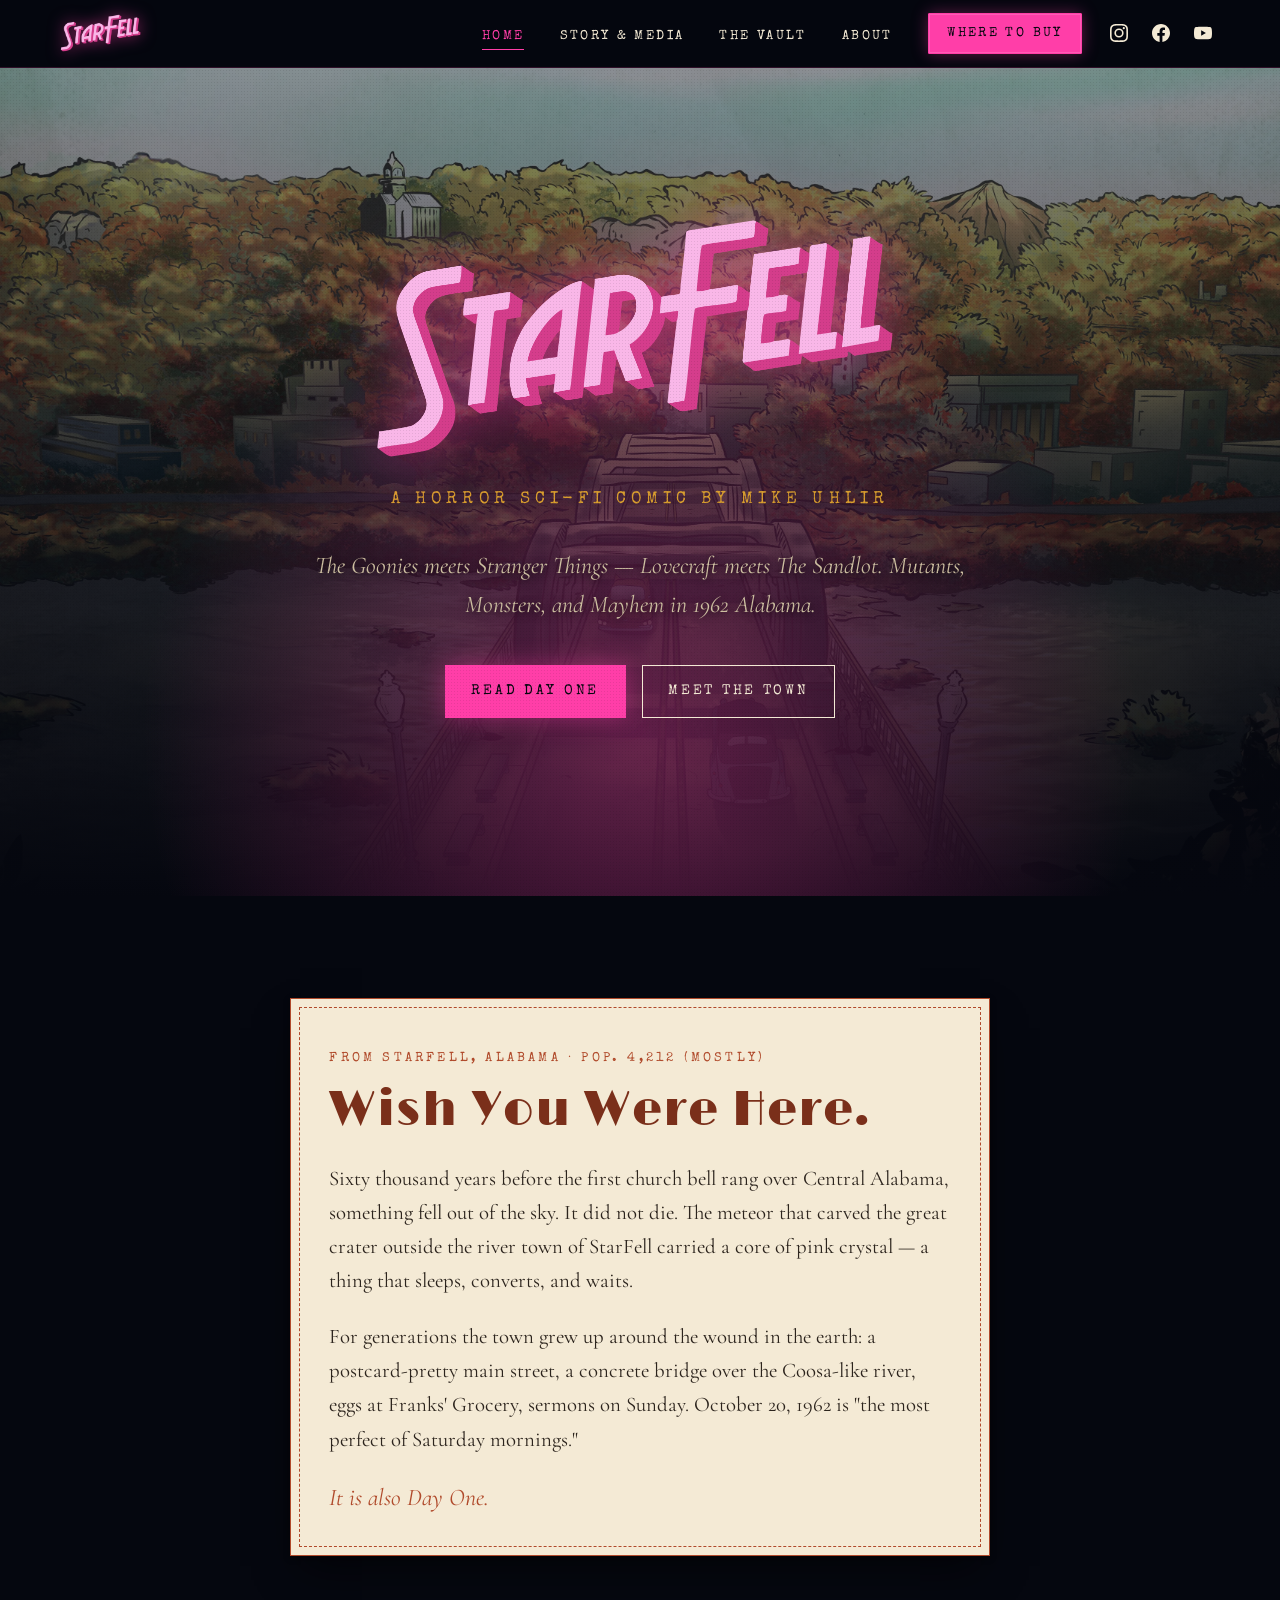
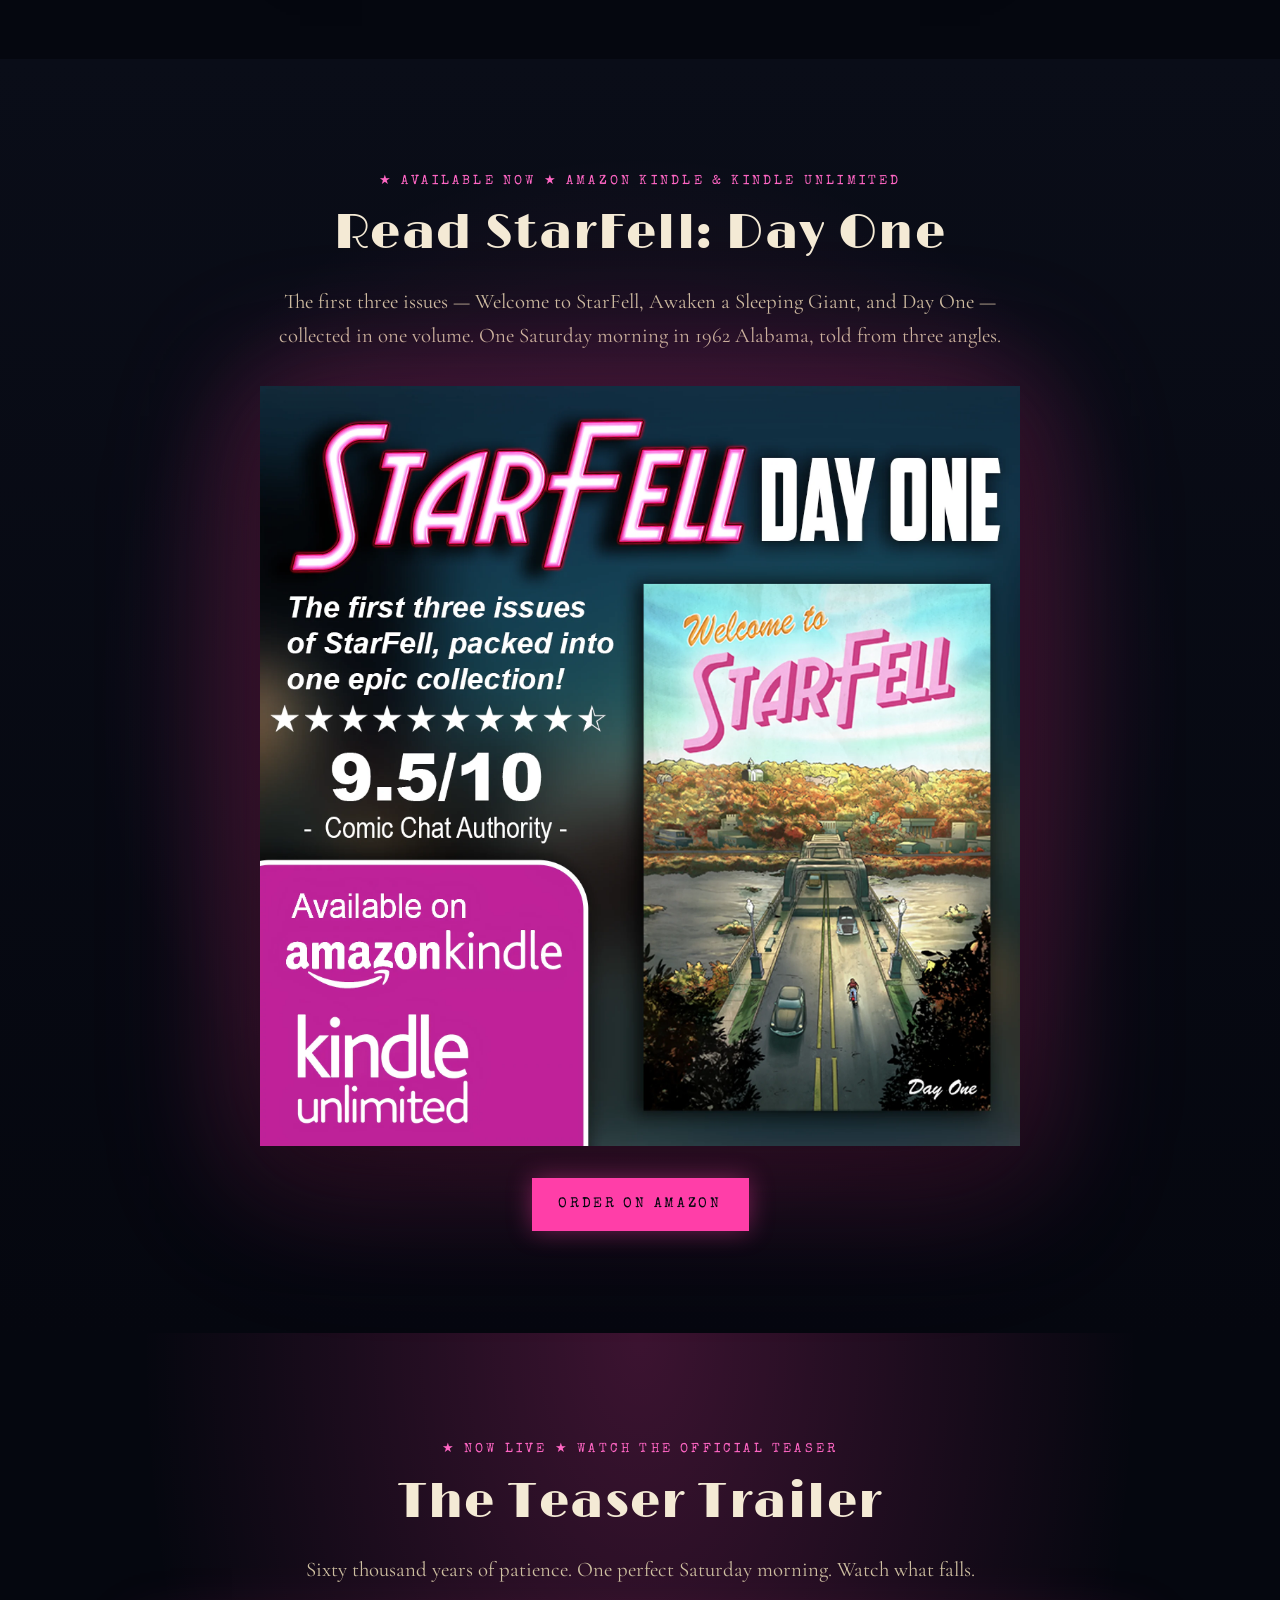
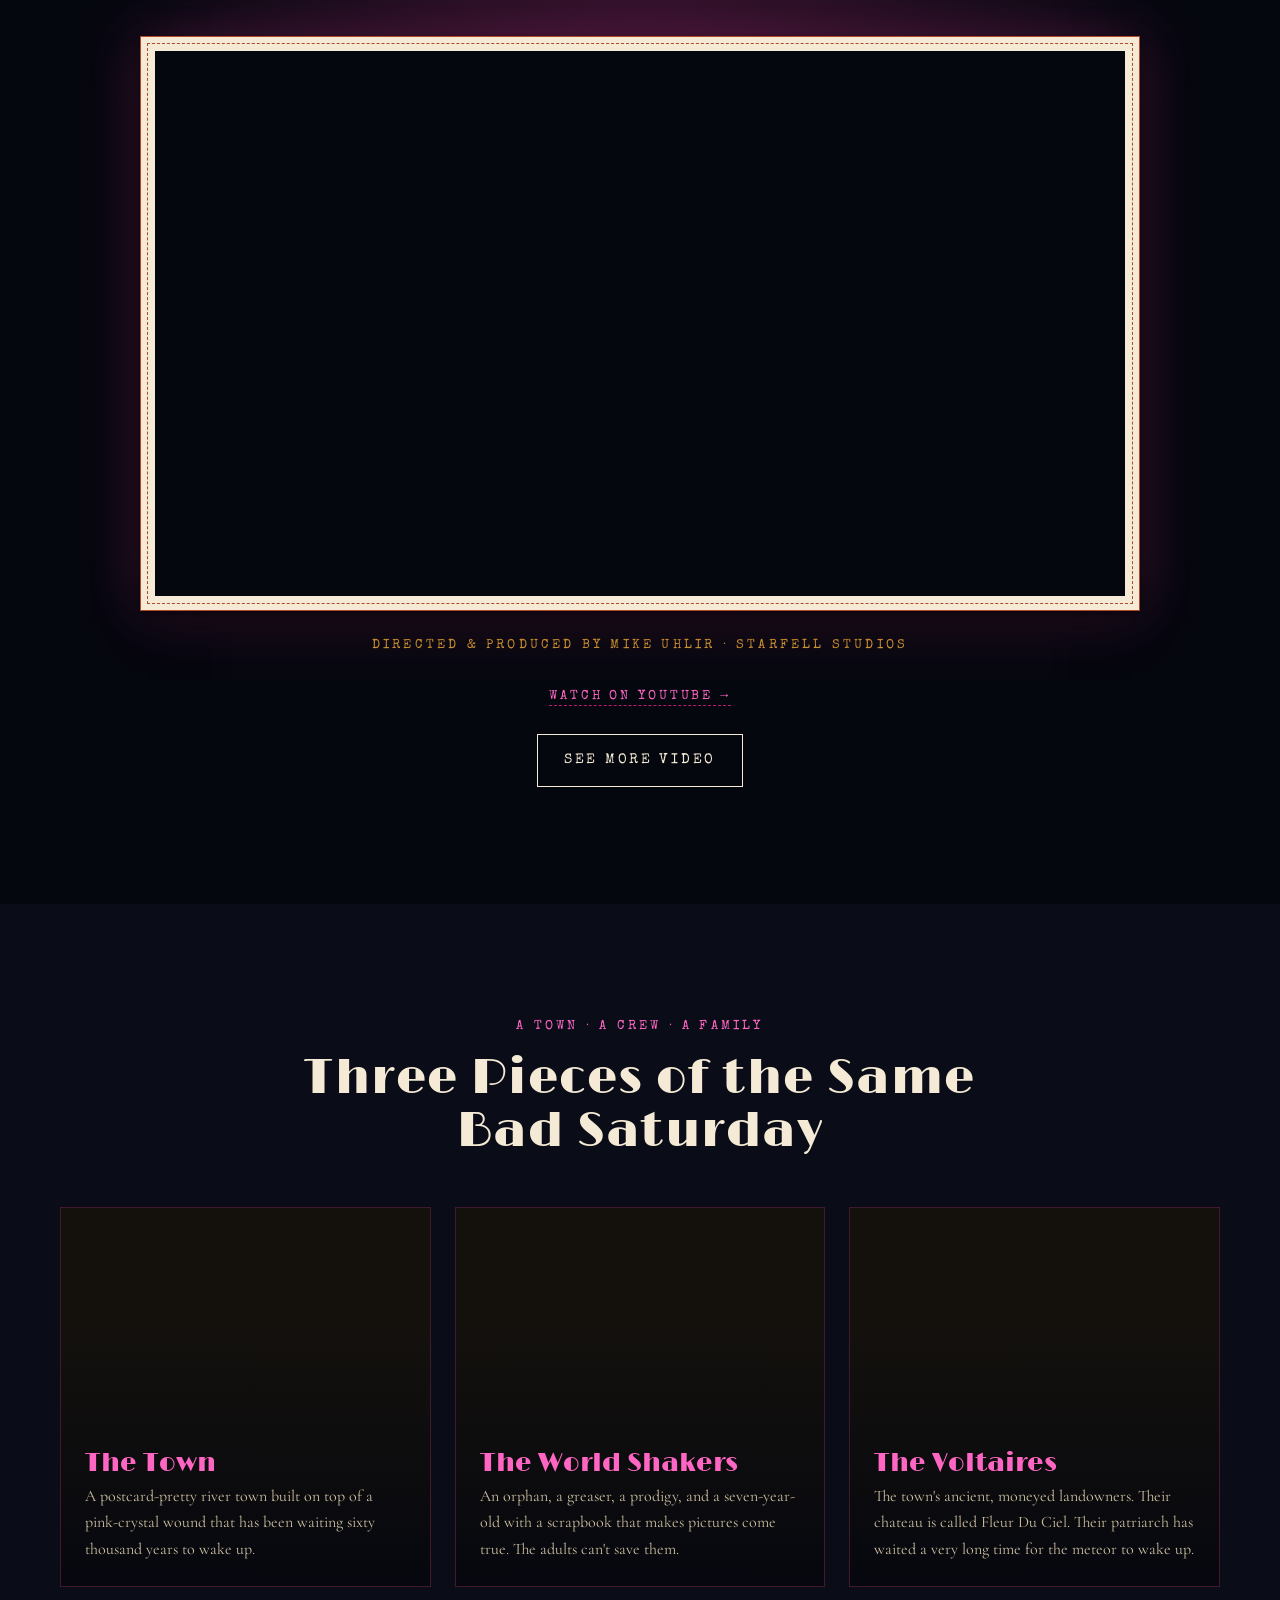
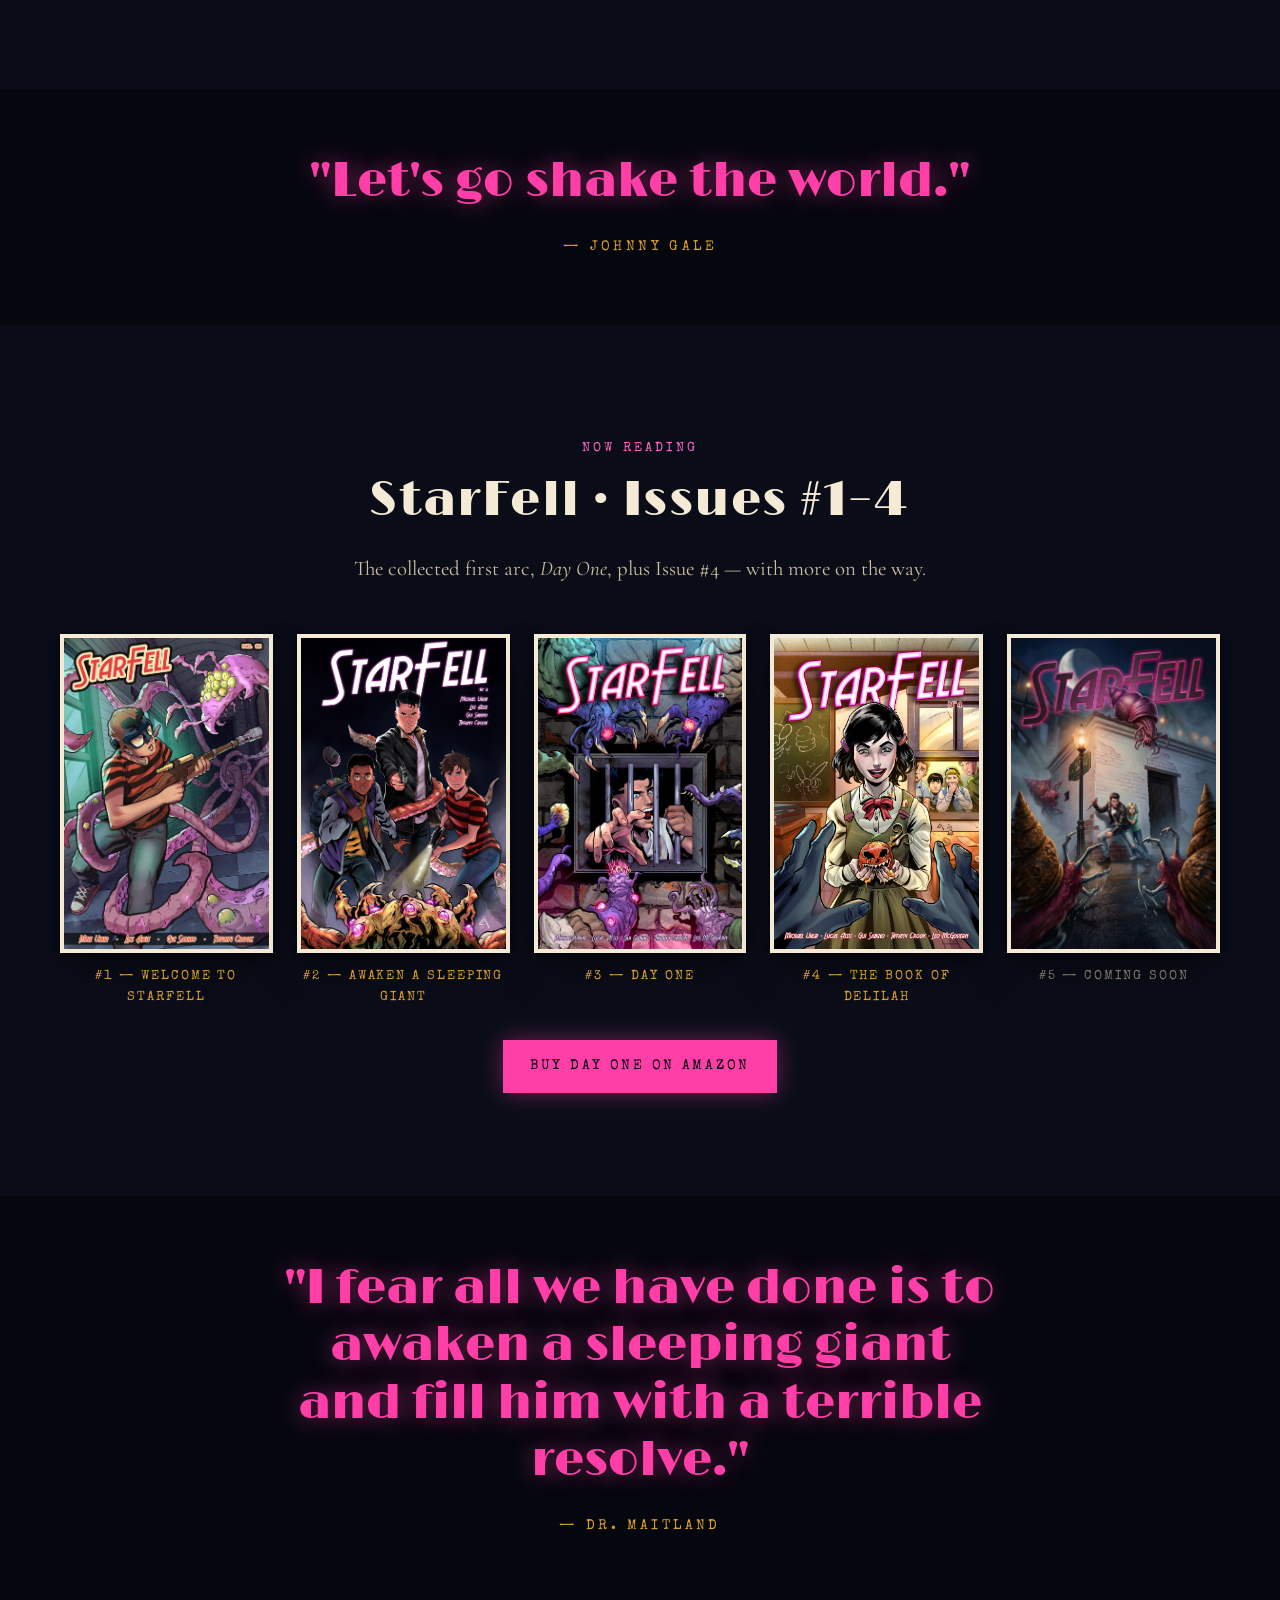
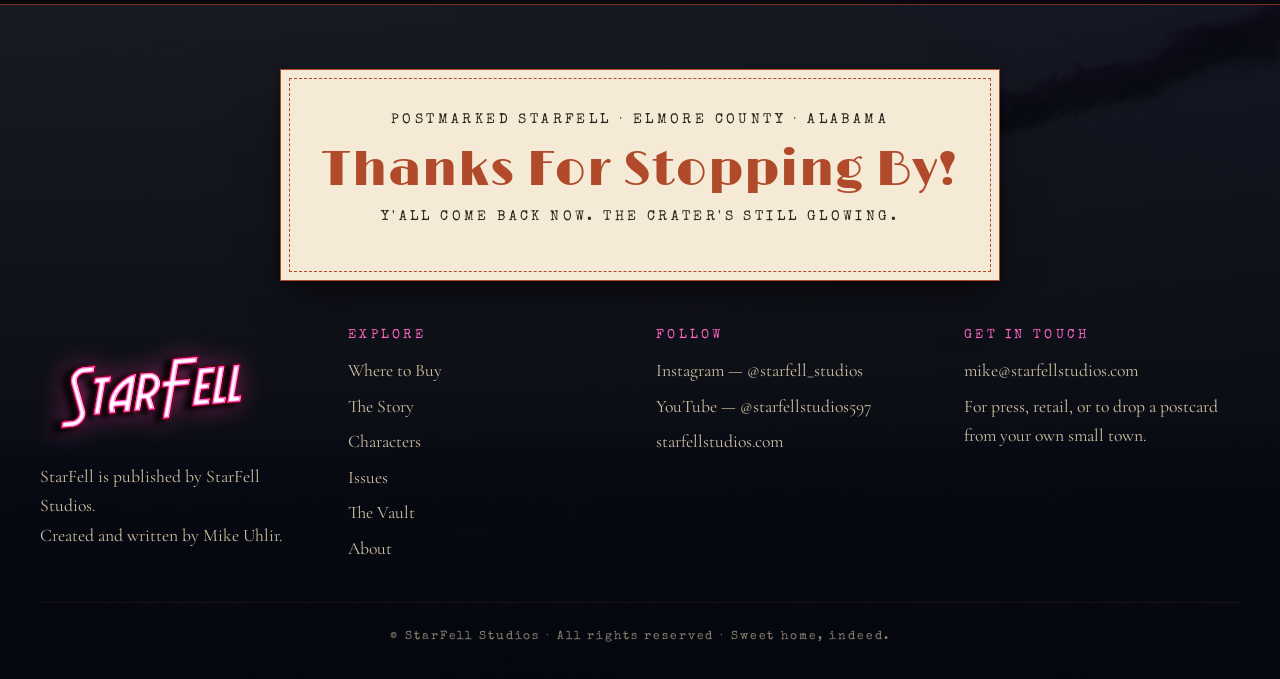
==== commit 28d31934: "Vault updates, nav fixes, author bio, image swaps" ====
--- a/docs/index.html
+++ b/docs/index.html
@@ -20,16 +20,19 @@
       <a href="index.html" class="nav-logo" aria-label="StarFell home">
         <img src="assets/logos/StarFell_retro_logo.webp" alt="StarFell">
       </a>
-      <button class="nav-toggle" aria-expanded="false" aria-controls="primary-nav">Menu</button>
       <ul class="nav-links" id="primary-nav">
         <li><a href="index.html" class="active">Home</a></li>
-        <li><a href="buy.html">Where to Buy</a></li>
-        <li><a href="story.html">The Story</a></li>
-        <li><a href="characters.html">Characters</a></li>
-        <li><a href="issues.html">Issues</a></li>
-        <li><a href="media.html">Media</a></li>
+        <li><a href="story-media.html">Story &amp; Media</a></li>
+        <li><a href="vault.html">The Vault</a></li>
         <li><a href="about.html">About</a></li>
+        <li class="nav-cta-wrap"><a href="buy.html" class="nav-cta">Where to Buy</a></li>
       </ul>
+      <div class="nav-social" aria-label="StarFell on social media">
+        <a href="https://www.instagram.com/starfell_studios/" target="_blank" rel="noopener" aria-label="Instagram"><svg viewBox="0 0 24 24" fill="currentColor" aria-hidden="true"><path d="M12 2.16c3.2 0 3.58.01 4.85.07 1.17.05 1.8.25 2.23.41.56.22.96.48 1.38.9.42.42.68.82.9 1.38.16.42.36 1.06.41 2.23.06 1.27.07 1.65.07 4.85s-.01 3.58-.07 4.85c-.05 1.17-.25 1.8-.41 2.23-.22.56-.48.96-.9 1.38-.42.42-.82.68-1.38.9-.42.16-1.06.36-2.23.41-1.27.06-1.65.07-4.85.07s-3.58-.01-4.85-.07c-1.17-.05-1.8-.25-2.23-.41-.56-.22-.96-.48-1.38-.9-.42-.42-.68-.82-.9-1.38-.16-.42-.36-1.06-.41-2.23C2.17 15.58 2.16 15.2 2.16 12s.01-3.58.07-4.85c.05-1.17.25-1.8.41-2.23.22-.56.48-.96.9-1.38.42-.42.82-.68 1.38-.9.42-.16 1.06-.36 2.23-.41C8.42 2.17 8.8 2.16 12 2.16M12 0C8.74 0 8.33.01 7.05.07 5.78.13 4.9.33 4.14.63c-.79.31-1.46.72-2.13 1.38C1.35 2.68.94 3.35.63 4.14.33 4.9.13 5.78.07 7.05.01 8.33 0 8.74 0 12s.01 3.67.07 4.95c.06 1.27.26 2.15.56 2.91.31.79.72 1.46 1.38 2.13.67.66 1.34 1.07 2.13 1.38.76.3 1.64.5 2.91.56C8.33 23.99 8.74 24 12 24s3.67-.01 4.95-.07c1.27-.06 2.15-.26 2.91-.56.79-.31 1.46-.72 2.13-1.38.66-.67 1.07-1.34 1.38-2.13.3-.76.5-1.64.56-2.91.06-1.28.07-1.69.07-4.95s-.01-3.67-.07-4.95c-.06-1.27-.26-2.15-.56-2.91-.31-.79-.72-1.46-1.38-2.13C21.32 1.35 20.65.94 19.86.63 19.1.33 18.22.13 16.95.07 15.67.01 15.26 0 12 0zm0 5.84A6.16 6.16 0 0 0 5.84 12 6.16 6.16 0 0 0 12 18.16 6.16 6.16 0 0 0 18.16 12 6.16 6.16 0 0 0 12 5.84zM12 16a4 4 0 1 1 0-8 4 4 0 0 1 0 8zm6.41-11.85a1.44 1.44 0 1 0 0 2.88 1.44 1.44 0 0 0 0-2.88z"/></svg></a>
+        <a href="https://www.facebook.com/profile.php?id=100083466513961" target="_blank" rel="noopener" aria-label="Facebook"><svg viewBox="0 0 24 24" fill="currentColor" aria-hidden="true"><path d="M24 12.07C24 5.41 18.63 0 12 0S0 5.41 0 12.07c0 6.02 4.39 11.02 10.13 11.93v-8.44H7.08v-3.49h3.04V9.41c0-3.02 1.79-4.69 4.53-4.69 1.31 0 2.68.24 2.68.24v2.97h-1.51c-1.49 0-1.95.93-1.95 1.89v2.26h3.33l-.53 3.49h-2.8v8.44C19.61 23.09 24 18.09 24 12.07z"/></svg></a>
+        <a href="https://www.youtube.com/@starfellstudios597" target="_blank" rel="noopener" aria-label="YouTube"><svg viewBox="0 0 24 24" fill="currentColor" aria-hidden="true"><path d="M23.5 6.2a3.02 3.02 0 0 0-2.13-2.14C19.5 3.55 12 3.55 12 3.55s-7.5 0-9.38.51A3.02 3.02 0 0 0 .5 6.2C0 8.07 0 12 0 12s0 3.93.5 5.8c.27 1.03 1.08 1.84 2.12 2.14 1.88.5 9.38.5 9.38.5s7.5 0 9.38-.5a3.02 3.02 0 0 0 2.12-2.14c.5-1.87.5-5.8.5-5.8s0-3.93-.5-5.8zM9.55 15.59V8.41l6.34 3.59-6.34 3.59z"/></svg></a>
+      </div>
+      <button class="nav-toggle" aria-expanded="false" aria-controls="primary-nav">Menu</button>
     </div>
   </nav>
 
@@ -44,7 +47,7 @@
       </p>
       <div class="btn-row" style="justify-content:center;">
         <a href="buy.html" class="btn primary">Read Day One</a>
-        <a href="characters.html" class="btn">Meet the Town</a>
+        <a href="story-media.html#characters" class="btn">Meet the Town</a>
       </div>
     </div>
   </header>
@@ -55,17 +58,17 @@
       <div class="postcard">
         <p class="eyebrow" style="color: var(--rust);">From StarFell, Alabama · Pop. 4,212 (mostly)</p>
         <h2 class="display-2" style="color: var(--rust-deep);">Wish You Were Here.</h2>
-        <p style="font-size:1.15rem; color: var(--ink-soft);">
+        <p style="font-size: 1em; color: var(--ink-soft);">
           Sixty thousand years before the first church bell rang over Central Alabama, something fell out of the sky.
           It did not die. The meteor that carved the great crater outside the river town of StarFell carried a core
           of pink crystal — a thing that sleeps, converts, and waits.
         </p>
-        <p style="font-size:1.15rem; color: var(--ink-soft);">
+        <p style="font-size: 1em; color: var(--ink-soft);">
           For generations the town grew up around the wound in the earth: a postcard-pretty main street, a concrete
           bridge over the Coosa-like river, eggs at Franks' Grocery, sermons on Sunday. October 20, 1962 is
           "the most perfect of Saturday mornings."
         </p>
-        <p style="font-size:1.25rem; color: var(--rust); font-style: italic; margin-bottom: 0;">
+        <p style="font-size: 1.15em; color: var(--rust); font-style: italic; margin-bottom: 0;">
           It is also Day One.
         </p>
       </div>
@@ -95,7 +98,7 @@
   <section class="featured-trailer">
     <div class="wrap">
       <div class="section-head">
-        <span class="eyebrow pink">★ Premieres Tomorrow ★ World Exclusive</span>
+        <span class="eyebrow pink">★ Now Live ★ Watch the Official Teaser</span>
         <h2 class="display-2">The Teaser Trailer</h2>
         <p>Sixty thousand years of patience. One perfect Saturday morning. Watch what falls.</p>
       </div>
@@ -117,7 +120,7 @@
           <a href="https://youtu.be/pMkOhH7X6Mg" target="_blank" rel="noopener" class="watch-link">Watch on YouTube →</a>
         </p>
         <p style="margin-top: 1.5rem;">
-          <a href="media.html" class="btn">See More Video</a>
+          <a href="vault.html#wing-8" class="btn">See More Video</a>
         </p>
       </div>
     </div>
@@ -132,7 +135,7 @@
       </div>
 
       <div class="teaser-grid">
-        <a href="story.html" class="teaser-card">
+        <a href="story-media.html#story" class="teaser-card">
           <div class="bg" data-bg="assets/concept/crater.webp"></div>
           <div class="content">
             <h3>The Town</h3>
@@ -140,7 +143,7 @@
           </div>
         </a>
 
-        <a href="characters.html#world-shakers" class="teaser-card">
+        <a href="story-media.html#world-shakers" class="teaser-card">
           <div class="bg" data-bg="assets/concept/Illustration_boyvsmonster.webp"></div>
           <div class="content">
             <h3>The World Shakers</h3>
@@ -148,7 +151,7 @@
           </div>
         </a>
 
-        <a href="characters.html#voltaires" class="teaser-card">
+        <a href="story-media.html#voltaires" class="teaser-card">
           <div class="bg" data-bg="assets/characters/Alistair_character_sheet.webp"></div>
           <div class="content">
             <h3>The Voltaires</h3>
@@ -175,23 +178,23 @@
       </div>
 
       <div class="cover-strip">
-        <a href="issues.html#issue-1" class="cover-card">
+        <a href="story-media.html#issue-1" class="cover-card">
           <img src="assets/covers/Starfell_Issue_01_Front_Cover.webp" alt="StarFell Issue 1 cover">
           <span class="label">#1 — Welcome to StarFell</span>
         </a>
-        <a href="issues.html#issue-2" class="cover-card">
+        <a href="story-media.html#issue-2" class="cover-card">
           <img src="assets/covers/StarFell_Cover_Issue2_A.webp" alt="StarFell Issue 2 cover">
           <span class="label">#2 — Awaken a Sleeping Giant</span>
         </a>
-        <a href="issues.html#issue-3" class="cover-card">
+        <a href="story-media.html#issue-3" class="cover-card">
           <img src="assets/covers/StarFell_Cover_Issue3_A.webp" alt="StarFell Issue 3 cover">
           <span class="label">#3 — Day One</span>
         </a>
-        <a href="issues.html#issue-4" class="cover-card">
+        <a href="story-media.html#issue-4" class="cover-card">
           <img src="assets/covers/Starfell_issue4 COVER A.webp" alt="StarFell Issue 4 cover">
           <span class="label">#4 — The Book of Delilah</span>
         </a>
-        <a href="issues.html#issue-5" class="cover-card">
+        <a href="story-media.html#issue-5" class="cover-card">
           <img src="assets/covers/StarFell_Issue_Five_Cover_A.webp" alt="StarFell Issue 5 cover">
           <span class="label dim">#5 — Coming Soon</span>
         </a>
@@ -227,16 +230,16 @@
       <div class="footer-col">
         <h4>Explore</h4>
         <a href="buy.html">Where to Buy</a>
-        <a href="story.html">The Story</a>
-        <a href="characters.html">Characters</a>
-        <a href="issues.html">Issues</a>
-        <a href="media.html">Media</a>
+        <a href="story-media.html#story">The Story</a>
+        <a href="story-media.html#characters">Characters</a>
+        <a href="story-media.html#issues">Issues</a>
+        <a href="vault.html">The Vault</a>
         <a href="about.html">About</a>
       </div>
       <div class="footer-col">
         <h4>Follow</h4>
         <a href="https://www.instagram.com/starfell_studios/" target="_blank" rel="noopener">Instagram — @starfell_studios</a>
-        <a href="https://www.facebook.com/" target="_blank" rel="noopener">Facebook</a>
+        <a href="https://www.youtube.com/@starfellstudios597" target="_blank" rel="noopener">YouTube — @starfellstudios597</a>
         <a href="https://www.starfellstudios.com" target="_blank" rel="noopener">starfellstudios.com</a>
       </div>
       <div class="footer-col">
--- a/docs/css/styles.css
+++ b/docs/css/styles.css
@@ -43,12 +43,16 @@
 body {
   margin: 0;
   font-family: var(--font-body);
-  font-size: 1.125rem;
+  font-size: 1.2rem;            /* base — comfortable reading on mobile and tablet */
   line-height: 1.65;
   color: var(--paper);
   background: var(--night-deep);
   -webkit-font-smoothing: antialiased;
   overflow-x: hidden;
+}
+@media (min-width: 1024px) {
+  /* Larger screens — bump body up so paragraphs feel comfortable on big monitors. */
+  body { font-size: 1.3rem; }
 }
 img { max-width: 100%; height: auto; display: block; }
 a { color: var(--pink-glow); text-decoration: none; transition: color .2s ease; }
@@ -127,14 +131,14 @@
 .nav-inner {
   display: flex;
   align-items: center;
-  justify-content: space-between;
-  gap: 2rem;
+  gap: 1.25rem;
   padding: .8rem var(--gutter);
   max-width: var(--max);
   margin: 0 auto;
 }
 .nav-logo {
   display: flex; align-items: center; gap: .6rem;
+  margin-right: auto;  /* push everything else to the right */
 }
 .nav-logo img {
   height: 38px;
@@ -142,7 +146,8 @@
 }
 .nav-links {
   display: flex;
-  gap: 1.7rem;
+  gap: 2.2rem;
+  align-items: center;
   list-style: none;
   margin: 0; padding: 0;
 }
@@ -165,6 +170,87 @@
 .nav-links a:hover, .nav-links a.active { color: var(--pink); }
 .nav-links a:hover::after, .nav-links a.active::after { width: 100%; }
 
+/* ---------- Story & Media dropdown ---------- */
+.nav-has-submenu { position: relative; }
+.nav-caret {
+  display: inline-block;
+  margin-left: .35em;
+  font-size: .65em;
+  vertical-align: middle;
+  transition: transform .2s ease;
+  opacity: .7;
+}
+.nav-has-submenu:hover .nav-caret,
+.nav-has-submenu:focus-within .nav-caret {
+  transform: rotate(180deg);
+  opacity: 1;
+}
+.nav-submenu {
+  position: absolute;
+  top: 100%;
+  left: 50%;
+  min-width: 220px;
+  background: var(--night-deep);
+  border: 1px solid rgba(255, 62, 168, 0.28);
+  box-shadow: 0 20px 40px -10px rgba(0,0,0,.7), 0 0 24px rgba(255, 62, 168, 0.12);
+  list-style: none;
+  margin: 0;
+  padding: .5rem 0;
+  opacity: 0;
+  visibility: hidden;
+  pointer-events: none;
+  transform: translateX(-50%) translateY(8px);
+  transition: opacity .2s ease, transform .2s ease, visibility 0s linear .2s;
+  z-index: 200;
+}
+.nav-has-submenu:hover .nav-submenu,
+.nav-has-submenu:focus-within .nav-submenu {
+  opacity: 1;
+  visibility: visible;
+  pointer-events: auto;
+  transform: translateX(-50%) translateY(0);
+  transition: opacity .2s ease, transform .2s ease, visibility 0s linear 0s;
+}
+.nav-submenu li { width: 100%; }
+.nav-submenu a {
+  display: block;
+  padding: .65rem 1.4rem;
+  font-family: var(--font-stamp);
+  font-size: .76rem;
+  letter-spacing: .18em;
+  text-transform: uppercase;
+  color: var(--paper);
+  white-space: nowrap;
+  position: relative;
+}
+.nav-submenu a:hover,
+.nav-submenu a.active {
+  color: var(--pink);
+  background: rgba(255, 62, 168, 0.08);
+}
+.nav-submenu a::after { display: none; }
+
+/* ---------- Where to Buy CTA button ---------- */
+.nav-cta-wrap { display: flex; align-items: center; }
+.nav-cta {
+  background: var(--pink);
+  color: var(--night-deep) !important;
+  padding: .55rem 1.15rem !important;
+  border: 1px solid var(--pink);
+  box-shadow: 0 0 16px rgba(255, 62, 168, 0.35), inset 0 0 0 1px rgba(255, 255, 255, 0.15);
+  transition: background .2s ease, border-color .2s ease, box-shadow .2s ease, transform .2s ease;
+  font-weight: 500;
+  border-radius: 1px;
+}
+.nav-cta:hover {
+  background: var(--pink-glow);
+  border-color: var(--pink-glow);
+  color: var(--night-deep) !important;
+  box-shadow: 0 0 24px rgba(255, 102, 196, 0.6), inset 0 0 0 1px rgba(255, 255, 255, 0.2);
+  transform: translateY(-1px);
+}
+.nav-cta::after { display: none !important; }
+
 .nav-toggle {
   display: none;
   background: none; border: 1px solid var(--paper);
@@ -173,6 +259,42 @@
   font-family: var(--font-stamp);
   font-size: .8rem;
   letter-spacing: .15em;
+}
+
+/* ---------- Header social icons ---------- */
+.nav-social {
+  display: flex;
+  align-items: center;
+  gap: .5rem;
+  flex-shrink: 0;
+}
+.nav-social a {
+  display: inline-flex;
+  align-items: center;
+  justify-content: center;
+  width: 34px;
+  height: 34px;
+  color: var(--paper);
+  border-radius: 50%;
+  border: 1px solid transparent;
+  transition: color .2s ease, border-color .2s ease, background .2s ease, box-shadow .2s ease, transform .2s ease;
+}
+.nav-social a:hover {
+  color: var(--pink);
+  border-color: rgba(255, 62, 168, 0.45);
+  box-shadow: 0 0 14px rgba(255, 62, 168, 0.4);
+  transform: translateY(-1px);
+}
+.nav-social svg {
+  width: 18px;
+  height: 18px;
+  display: block;
+}
+@media (max-width: 540px) {
+  .nav-social { gap: .25rem; }
+  .nav-social a { width: 30px; height: 30px; }
+  .nav-social svg { width: 16px; height: 16px; }
+  .nav-logo img { height: 32px; }
 }
 
 @media (max-width: 920px) {
@@ -214,6 +336,43 @@
   .nav-links li:first-child a { border-top: none; }
   /* Suppress the desktop active-link underline pseudo on mobile (it can render as a stripe). */
   .nav-links a::after { display: none; }
+
+  /* ---- Submenu renders inline under the Story & Media parent on mobile ---- */
+  .nav-submenu {
+    position: static;
+    transform: none;
+    opacity: 1;
+    visibility: visible;
+    pointer-events: auto;
+    background: rgba(0, 0, 0, 0.28);
+    border: none;
+    border-top: 1px solid rgba(255, 62, 168, 0.08);
+    box-shadow: none;
+    padding: 0;
+    min-width: 0;
+    transition: none;
+  }
+  .nav-submenu a {
+    padding: .8rem calc(var(--gutter) + 1.8rem);  /* indented under parent */
+    font-size: .72rem;
+    color: var(--bone);
+    border-top: 1px solid rgba(255, 62, 168, 0.06);
+  }
+  .nav-submenu li:first-child a { border-top: none; }
+  .nav-caret { display: none; }
+
+  /* ---- CTA on mobile: full-width centered pink button ---- */
+  .nav-cta-wrap {
+    padding: 1rem var(--gutter) 1.2rem;
+    border-top: 1px solid rgba(255, 62, 168, 0.12);
+  }
+  .nav-cta {
+    display: block;
+    width: 100%;
+    text-align: center;
+    padding: .85rem 1.2rem !important;
+    border-top: none !important;
+  }
 }
 
 /* ---------- Buttons ---------- */
@@ -266,9 +425,25 @@
   background:
     radial-gradient(ellipse at 50% 80%, rgba(255,62,168,.35) 0%, transparent 55%),
     linear-gradient(180deg, rgba(10,13,24,.45) 0%, rgba(5,7,15,.85) 70%, var(--night-deep) 100%),
-    url('../assets/covers/Dayone_Bridge_Cover_v2.webp') center/cover no-repeat;
+    url('../assets/covers/website_cover.webp') center/cover no-repeat;
   z-index: -1;
   animation: slow-zoom 30s ease-in-out infinite alternate;
+}
+@media (max-width: 720px) {
+  /* On mobile the tall portrait cover crops the sky off; shift the focal point upward
+     so the logo lands over the clouds/sky portion of the image. */
+  .hero::before {
+    background:
+      radial-gradient(ellipse at 50% 80%, rgba(255,62,168,.35) 0%, transparent 55%),
+      linear-gradient(180deg, rgba(10,13,24,.45) 0%, rgba(5,7,15,.85) 70%, var(--night-deep) 100%),
+      url('../assets/covers/website_cover.webp') 50% 20% / cover no-repeat;
+  }
+}
+@media (max-width: 768px) {
+  /* Lift the hero content up on mobile so it sits over the sky portion of the cover
+     instead of being grid-centered in the middle of a 92vh block. */
+  .hero { align-items: start; }
+  .hero-inner { padding-top: 2.5rem; padding-bottom: 3rem; }
 }
 @keyframes slow-zoom {
   from { transform: scale(1); }
@@ -342,7 +517,7 @@
   max-width: 760px;
   margin: 0 auto 3rem;
 }
-.section-head p { font-size: 1.15rem; color: var(--bone); }
+.section-head p { font-size: inherit; color: var(--bone); }
 section.paper .section-head p { color: var(--ink-soft); }
 
 /* ---------- Three-up teaser grid ---------- */
@@ -476,7 +651,7 @@
 }
 .story-block h2 { font-family: var(--font-display); font-size: clamp(2rem, 5vw, 3.5rem); color: var(--paper); }
 .story-block .accent { color: var(--pink-glow); }
-.story-block p { font-size: 1.15rem; color: var(--bone); }
+.story-block p { font-size: inherit; color: var(--bone); }
 
 /* ---------- Character cards ---------- */
 .char-tabs {
@@ -553,7 +728,7 @@
   display: block;
   margin-bottom: .9rem;
 }
-.char-card p { font-size: 1rem; color: var(--bone); margin: 0; }
+.char-card p { font-size: inherit; color: var(--bone); margin: 0; }
 .char-card .more {
   margin-top: 1rem;
   font-family: var(--font-stamp);
@@ -567,7 +742,7 @@
   text-align: left;
 }
 .char-card .more:hover { color: var(--pink); }
-.char-card .bio-full { display: none; margin-top: 1rem; font-size: 1rem; color: var(--bone); }
+.char-card .bio-full { display: none; margin-top: 1rem; font-size: inherit; color: var(--bone); }
 .char-card .bio-full.open { display: block; }
 
 /* Monster cards — wider, more dread */
@@ -633,7 +808,7 @@
   color: var(--mustard);
   margin-bottom: 1.2rem;
 }
-.issue p { font-size: 1.08rem; color: var(--bone); }
+.issue p { font-size: inherit; color: var(--bone); }
 .issue.coming-soon {
   opacity: .85;
 }
@@ -733,7 +908,7 @@
   max-width: 880px;
   margin: 0 auto;
 }
-.about-grid p { font-size: 1.15rem; }
+.about-grid p { font-size: inherit; }
 .about-fact-grid {
   display: grid;
   grid-template-columns: repeat(auto-fit, minmax(220px, 1fr));
@@ -818,7 +993,7 @@
 .buy-card ul li {
   padding: .3rem 0;
   color: var(--bone);
-  font-size: 1.05rem;
+  font-size: inherit;
 }
 .buy-card ul li::before {
   content: '★';
@@ -851,7 +1026,7 @@
   color: var(--mustard);
   margin-bottom: .5rem;
 }
-.retailer p { color: var(--bone); font-size: .98rem; margin-bottom: 1rem; }
+.retailer p { color: var(--bone); font-size: inherit; margin-bottom: 1rem; }
 
 .retailer-info {
   text-align: left;
@@ -933,7 +1108,7 @@
 .footer-col a, .footer-col p {
   display: block;
   color: var(--bone);
-  font-size: .98rem;
+  font-size: 1.105rem;
   margin-bottom: .4rem;
 }
 .footer-col a:hover { color: var(--pink); }
@@ -970,7 +1145,7 @@
   pointer-events: none;
 }
 .page-hero h1 { position: relative; }
-.page-hero p { position: relative; max-width: 720px; margin: 0 auto; color: var(--bone); font-size: 1.15rem; font-style: italic; }
+.page-hero p { position: relative; max-width: 720px; margin: 0 auto; color: var(--bone); font-size: inherit; font-style: italic; }
 
 /* ---------- Misc ---------- */
 .center { text-align: center; }
@@ -1125,7 +1300,7 @@
 }
 .media-item .video-meta p {
   color: var(--bone);
-  font-size: 1.1rem;
+  font-size: inherit;
   max-width: 720px;
   margin: 1rem auto 0;
 }
@@ -1165,7 +1340,7 @@
   border: 1px solid rgba(255, 62, 168, 0.22);
   color: var(--paper);
   font-family: var(--font-body);
-  font-size: 1.05rem;
+  font-size: 1.175rem;
   line-height: 1.5;
   padding: .8rem 1rem;
   border-radius: 0;
@@ -1213,6 +1388,463 @@
   border-bottom-color: var(--pink);
 }
 
+/* =================================================================
+   THE VAULT (vault.html) — formerly art.html
+   Gallery-dark walls. Cream frames. Pink crystal hover glow.
+   ================================================================= */
+
+.museum-hero {
+  text-align: center;
+  padding: clamp(4rem, 8vw, 6rem) var(--gutter) clamp(2rem, 4vw, 3rem);
+  background:
+    radial-gradient(ellipse at 50% 100%, rgba(255, 62, 168, 0.18), transparent 60%),
+    linear-gradient(180deg, var(--night-deep) 0%, var(--night) 100%);
+  border-bottom: 1px solid var(--rust-deep);
+  position: relative;
+}
+.museum-stamp {
+  display: inline-block;
+  font-family: var(--font-stamp);
+  letter-spacing: .3em;
+  text-transform: uppercase;
+  color: var(--mustard);
+  font-size: .85rem;
+  margin-bottom: 1.5rem;
+  padding: .5rem 1.2rem;
+  border: 1px solid var(--rust-deep);
+}
+.museum-hero .lead {
+  max-width: 760px;
+  margin: 1.5rem auto 0;
+  color: var(--bone);
+  font-size: inherit;
+  font-style: italic;
+  line-height: 1.7;
+}
+
+/* ---------- Sticky wing-nav / section-nav (shared) ---------- */
+.wing-nav, .section-nav {
+  position: sticky;
+  top: 56px; /* approximate site-nav height */
+  z-index: 80;
+  background: rgba(5, 7, 15, 0.95);
+  backdrop-filter: blur(8px);
+  border-bottom: 1px solid rgba(255, 62, 168, 0.15);
+  padding: .7rem var(--gutter);
+  display: flex;
+  gap: .5rem;
+  overflow-x: auto;
+  -webkit-overflow-scrolling: touch;
+  scrollbar-width: thin;
+  scrollbar-color: var(--rust-deep) transparent;
+}
+.wing-chip, .section-chip {
+  flex-shrink: 0;
+  font-family: var(--font-stamp);
+  font-size: .72rem;
+  letter-spacing: .18em;
+  text-transform: uppercase;
+  color: var(--bone);
+  padding: .45rem 1rem;
+  border: 1px solid rgba(255, 62, 168, 0.18);
+  border-radius: 2px;
+  transition: color .2s ease, border-color .2s ease, background .2s ease;
+  white-space: nowrap;
+}
+.wing-chip:hover, .section-chip:hover {
+  color: var(--pink);
+  border-color: rgba(255, 62, 168, 0.6);
+  background: rgba(255, 62, 168, 0.06);
+}
+.wing-chip.active, .section-chip.active {
+  color: var(--night-deep);
+  background: var(--pink);
+  border-color: var(--pink);
+}
+
+/* ---------- Wing / page sections (shared) ---------- */
+.wing, .page-section {
+  padding: clamp(4rem, 7vw, 6rem) var(--gutter);
+  scroll-margin-top: 120px;  /* offset for sticky nav when jumping via hash */
+  position: relative;
+}
+.page-section { background: var(--night-deep); }
+.page-section#characters { background: var(--night); }
+
+/* Section intro headers (used in consolidated Story & Media page) */
+.page-section-header {
+  max-width: 880px;
+  margin: 0 auto 3rem;
+  text-align: center;
+}
+.page-section-header .display-2 {
+  font-family: var(--font-display);
+  font-size: clamp(2rem, 5vw, 3.2rem);
+  color: var(--pink);
+  text-shadow: 0 0 24px rgba(255, 62, 168, .4);
+  margin-bottom: 1rem;
+}
+.page-section-header p {
+  color: var(--bone);
+  font-style: italic;
+  font-size: inherit;
+  max-width: 720px;
+  margin: 0 auto;
+  line-height: 1.65;
+}
+.wing:nth-child(even of .wing) { background: var(--night); }
+.wing:nth-child(odd of .wing)  { background: var(--night-deep); }
+/* Fallback for browsers without :nth-child(of) */
+.wing { background: var(--night-deep); }
+.wing#wing-2, .wing#wing-4, .wing#wing-6 { background: var(--night); }
+
+.wing-header {
+  max-width: 880px;
+  margin: 0 auto 3rem;
+  text-align: center;
+}
+.wing-number {
+  display: inline-block;
+  font-family: var(--font-stamp);
+  letter-spacing: .3em;
+  text-transform: uppercase;
+  color: var(--mustard);
+  font-size: .82rem;
+  margin-bottom: .6rem;
+  padding: .35rem .9rem;
+  border: 1px solid var(--rust-deep);
+}
+.wing-title {
+  font-family: var(--font-display);
+  font-size: clamp(2rem, 5vw, 3.2rem);
+  color: var(--pink);
+  text-shadow: 0 0 24px rgba(255, 62, 168, .4);
+  margin-bottom: 1rem;
+}
+.wall-text {
+  color: var(--bone);
+  font-style: italic;
+  font-size: inherit;
+  max-width: 720px;
+  margin: 0 auto;
+  line-height: 1.65;
+}
+.ai-notice {
+  max-width: 720px;
+  margin: 1.5rem auto 0;
+  padding: 1rem 1.4rem;
+  background: rgba(255, 62, 168, 0.06);
+  border: 1px dashed rgba(255, 62, 168, 0.4);
+  color: var(--bone);
+  font-size: 1.105rem;
+  font-style: normal;
+  text-align: left;
+  line-height: 1.55;
+}
+.ai-notice strong { color: var(--pink-glow); }
+
+/* ---------- Exhibits ---------- */
+.exhibit {
+  max-width: var(--max);
+  margin: 0 auto 4rem;
+}
+.exhibit:last-child { margin-bottom: 0; }
+.exhibit-title {
+  font-family: var(--font-display);
+  font-size: clamp(1.4rem, 2.8vw, 2rem);
+  color: var(--paper);
+  margin-bottom: .4rem;
+  padding-bottom: .8rem;
+  border-bottom: 1px solid rgba(255, 62, 168, 0.18);
+  text-align: center;
+  letter-spacing: .02em;
+}
+.exhibit-text {
+  font-family: var(--font-body);
+  font-size: inherit;
+  color: var(--bone);
+  text-align: center;
+  margin: .8rem auto 1.8rem;
+  max-width: 640px;
+  font-style: italic;
+}
+
+/* ---------- Galleries (grids) ---------- */
+.gallery {
+  display: grid;
+  gap: 1.5rem;
+  grid-template-columns: repeat(auto-fit, minmax(260px, 1fr));
+  grid-auto-flow: dense;
+}
+.gallery-1 { grid-template-columns: 1fr; }
+.gallery-2 { grid-template-columns: repeat(auto-fit, minmax(320px, 1fr)); }
+@media (min-width: 720px) {
+  .gallery-2 { grid-template-columns: 1fr 1fr; }
+  .gallery-3 { grid-template-columns: 1fr 1fr 1fr; }
+  .gallery-4 { grid-template-columns: repeat(4, 1fr); gap: 1.2rem; }
+}
+@media (max-width: 720px) {
+  .gallery-3, .gallery-4 { grid-template-columns: repeat(auto-fit, minmax(220px, 1fr)); }
+}
+.piece-wide {
+  grid-column: span 2;
+}
+@media (max-width: 720px) {
+  .piece-wide { grid-column: span 1; }
+}
+
+/* ---------- Piece (frame + placard) ---------- */
+.piece {
+  margin: 0;
+  display: flex;
+  flex-direction: column;
+  background: var(--shadow);
+  border: 1px solid rgba(255, 62, 168, 0.12);
+  transition: border-color .3s ease, box-shadow .3s ease, transform .3s ease;
+  overflow: hidden;
+}
+.piece:hover {
+  border-color: rgba(255, 62, 168, 0.45);
+  box-shadow: 0 12px 32px rgba(0,0,0,.5), 0 0 28px rgba(255, 62, 168, 0.22);
+  transform: translateY(-2px);
+}
+.frame {
+  display: block;
+  background: var(--night-deep);
+  position: relative;
+  overflow: hidden;
+  border: 1px solid rgba(176, 74, 43, 0.7);
+  /* Locked square aspect — every card identical in shape regardless of image orientation. */
+  aspect-ratio: 1 / 1;
+}
+.frame::before { display: none; }  /* mat dashed border retired — frames are edge-to-edge now */
+.frame img {
+  display: block;
+  width: 100%;
+  height: 100%;
+  object-fit: cover;           /* fill the frame, crop the overflow */
+  object-position: top center; /* anchor image top to card top — crop from the bottom, never the head */
+  transition: transform .5s ease;
+}
+.piece:hover .frame img { transform: scale(1.05); }
+
+/* Wide hero/banner pieces — cinematic 16:9 (landscape-only content) */
+.piece-wide .frame { aspect-ratio: 16 / 9; }
+
+/* Live-action Cast Studies (Vault · Beyond the Page) — anchor faces to top
+   so heads/upper bodies stay visible instead of cropping out. */
+.cast-studies .frame img { object-position: top center; }
+
+/* Turnaround sheets — full image visible, no crop, no dead space */
+.turnaround .frame {
+  aspect-ratio: auto;
+  background: #e4e2dd;
+}
+.turnaround .frame img {
+  width: 100%;
+  height: auto;
+  object-fit: contain;
+}
+
+/* Placard — flex layout so title pinned top, caption fills remaining space */
+.placard {
+  background: var(--shadow);
+  padding: 1rem 1.2rem 1.3rem;
+  border-top: 1px solid rgba(255, 62, 168, 0.1);
+  text-align: left;
+  flex: 1 1 auto;       /* fills remaining card height when row has variable placard text */
+  display: flex;
+  flex-direction: column;
+  min-height: 7.5rem;   /* baseline so short placards don't crunch the card */
+}
+.placard h4 {
+  font-family: var(--font-display);
+  font-size: 1.15rem;
+  color: var(--pink-glow);
+  margin-bottom: .15rem;
+  letter-spacing: .02em;
+}
+.placard .medium {
+  font-family: var(--font-stamp);
+  font-size: .7rem;
+  letter-spacing: .2em;
+  text-transform: uppercase;
+  color: var(--mustard);
+  margin: 0 0 .5rem;
+}
+.placard .caption {
+  font-family: var(--font-body);
+  font-size: 1.105rem;
+  color: var(--bone);
+  margin: 0;
+  line-height: 1.5;
+}
+
+/* ---------- Cover gallery (covers are naturally 2:3; keep that shape, edge-to-edge) ---------- */
+.cover-gallery .cover-piece .frame {
+  aspect-ratio: 2 / 3;
+}
+
+/* ---------- Then & Now (Wing 6) ---------- */
+.then-now {
+  gap: 2.5rem 1.5rem;
+}
+.then-now .piece:nth-child(odd of .piece)::after {
+  /* Optional connector — left in for layout but kept subtle */
+}
+
+/* ---------- Comic page galleries (interior pages are ~2:3 portrait) ---------- */
+.page-gallery .frame { aspect-ratio: 2 / 3; }
+.page-gallery .frame img { object-position: top center; }
+
+/* ---------- Issue page previews (Story & Media) ---------- */
+.issue-preview {
+  margin-top: 1.4rem;
+  padding-top: 1.1rem;
+  border-top: 1px dashed rgba(255, 62, 168, 0.25);
+}
+.preview-label {
+  display: block;
+  font-family: var(--font-stamp);
+  font-size: .7rem;
+  letter-spacing: .25em;
+  text-transform: uppercase;
+  color: var(--mustard);
+  margin-bottom: .7rem;
+}
+.preview-strip {
+  display: flex;
+  flex-wrap: wrap;
+  gap: .6rem;
+}
+.preview-strip .frame {
+  width: clamp(64px, 13.5%, 92px);
+  aspect-ratio: 2 / 3;
+  border: 1px solid rgba(176, 74, 43, 0.7);
+  transition: border-color .3s ease, box-shadow .3s ease;
+}
+.preview-strip .frame:hover {
+  border-color: rgba(255, 62, 168, 0.7);
+  box-shadow: 0 0 18px rgba(255, 62, 168, 0.25);
+}
+.preview-strip .frame img { object-position: top center; }
+
+/* ============================================================
+   LIGHTBOX
+   ============================================================ */
+.lightbox {
+  position: fixed;
+  inset: 0;
+  z-index: 1000;
+  background: rgba(0, 0, 0, 0.92);
+  display: flex;
+  align-items: center;
+  justify-content: center;
+  padding: clamp(1rem, 4vw, 3rem);
+  opacity: 0;
+  pointer-events: none;
+  transition: opacity .25s ease;
+}
+.lightbox[hidden] {
+  display: none;
+}
+.lightbox.open {
+  opacity: 1;
+  pointer-events: auto;
+}
+.lightbox-stage {
+  max-width: 1100px;
+  width: 100%;
+  max-height: 100%;
+  display: flex;
+  flex-direction: column;
+  align-items: center;
+  gap: 1.2rem;
+}
+.lightbox-image {
+  display: block;
+  max-width: 100%;
+  max-height: 75vh;
+  width: auto;
+  height: auto;
+  border: 6px solid var(--paper);
+  outline: 1px solid var(--rust);
+  outline-offset: -1px;
+  box-shadow: 0 30px 60px rgba(0,0,0,.8), 0 0 60px rgba(255, 62, 168, .25);
+  background: var(--paper);
+}
+.lightbox-placard {
+  background: var(--shadow);
+  border: 1px solid var(--rust-deep);
+  padding: 1rem 1.4rem 1.2rem;
+  text-align: center;
+  max-width: 720px;
+  width: 100%;
+}
+.lightbox-title {
+  font-family: var(--font-display);
+  font-size: 1.4rem;
+  color: var(--pink-glow);
+  margin: 0 0 .25rem;
+}
+.lightbox-medium {
+  font-family: var(--font-stamp);
+  font-size: .75rem;
+  letter-spacing: .25em;
+  text-transform: uppercase;
+  color: var(--mustard);
+  margin: 0 0 .5rem;
+}
+.lightbox-caption {
+  font-family: var(--font-body);
+  font-size: inherit;
+  color: var(--bone);
+  margin: 0;
+}
+.lightbox-close,
+.lightbox-prev,
+.lightbox-next {
+  position: absolute;
+  background: rgba(5, 7, 15, 0.75);
+  border: 1px solid rgba(255, 62, 168, 0.4);
+  color: var(--paper);
+  width: 48px;
+  height: 48px;
+  font-size: 1.8rem;
+  line-height: 1;
+  cursor: pointer;
+  transition: background .2s ease, border-color .2s ease, color .2s ease, transform .2s ease;
+  display: flex;
+  align-items: center;
+  justify-content: center;
+  font-family: var(--font-body);
+}
+.lightbox-close:hover,
+.lightbox-prev:hover,
+.lightbox-next:hover {
+  background: var(--pink);
+  border-color: var(--pink);
+  color: var(--night-deep);
+}
+.lightbox-close { top: 1.5rem; right: 1.5rem; }
+.lightbox-prev  { left: 1.5rem; top: 50%; transform: translateY(-50%); }
+.lightbox-next  { right: 1.5rem; top: 50%; transform: translateY(-50%); }
+.lightbox-prev:hover  { transform: translateY(-50%) scale(1.05); }
+.lightbox-next:hover  { transform: translateY(-50%) scale(1.05); }
+@media (max-width: 600px) {
+  .lightbox-close { top: .8rem; right: .8rem; width: 40px; height: 40px; }
+  .lightbox-prev,
+  .lightbox-next { width: 40px; height: 40px; top: auto; bottom: 1rem; transform: none; }
+  .lightbox-prev { left: 1rem; }
+  .lightbox-next { right: 1rem; }
+  .lightbox-prev:hover,
+  .lightbox-next:hover { transform: scale(1.05); }
+}
+
+body.lightbox-open {
+  overflow: hidden;  /* lock background scroll while lightbox open */
+}
+
 /* ---------- Reduce motion ---------- */
 @media (prefers-reduced-motion: reduce) {
   *, *::before, *::after {
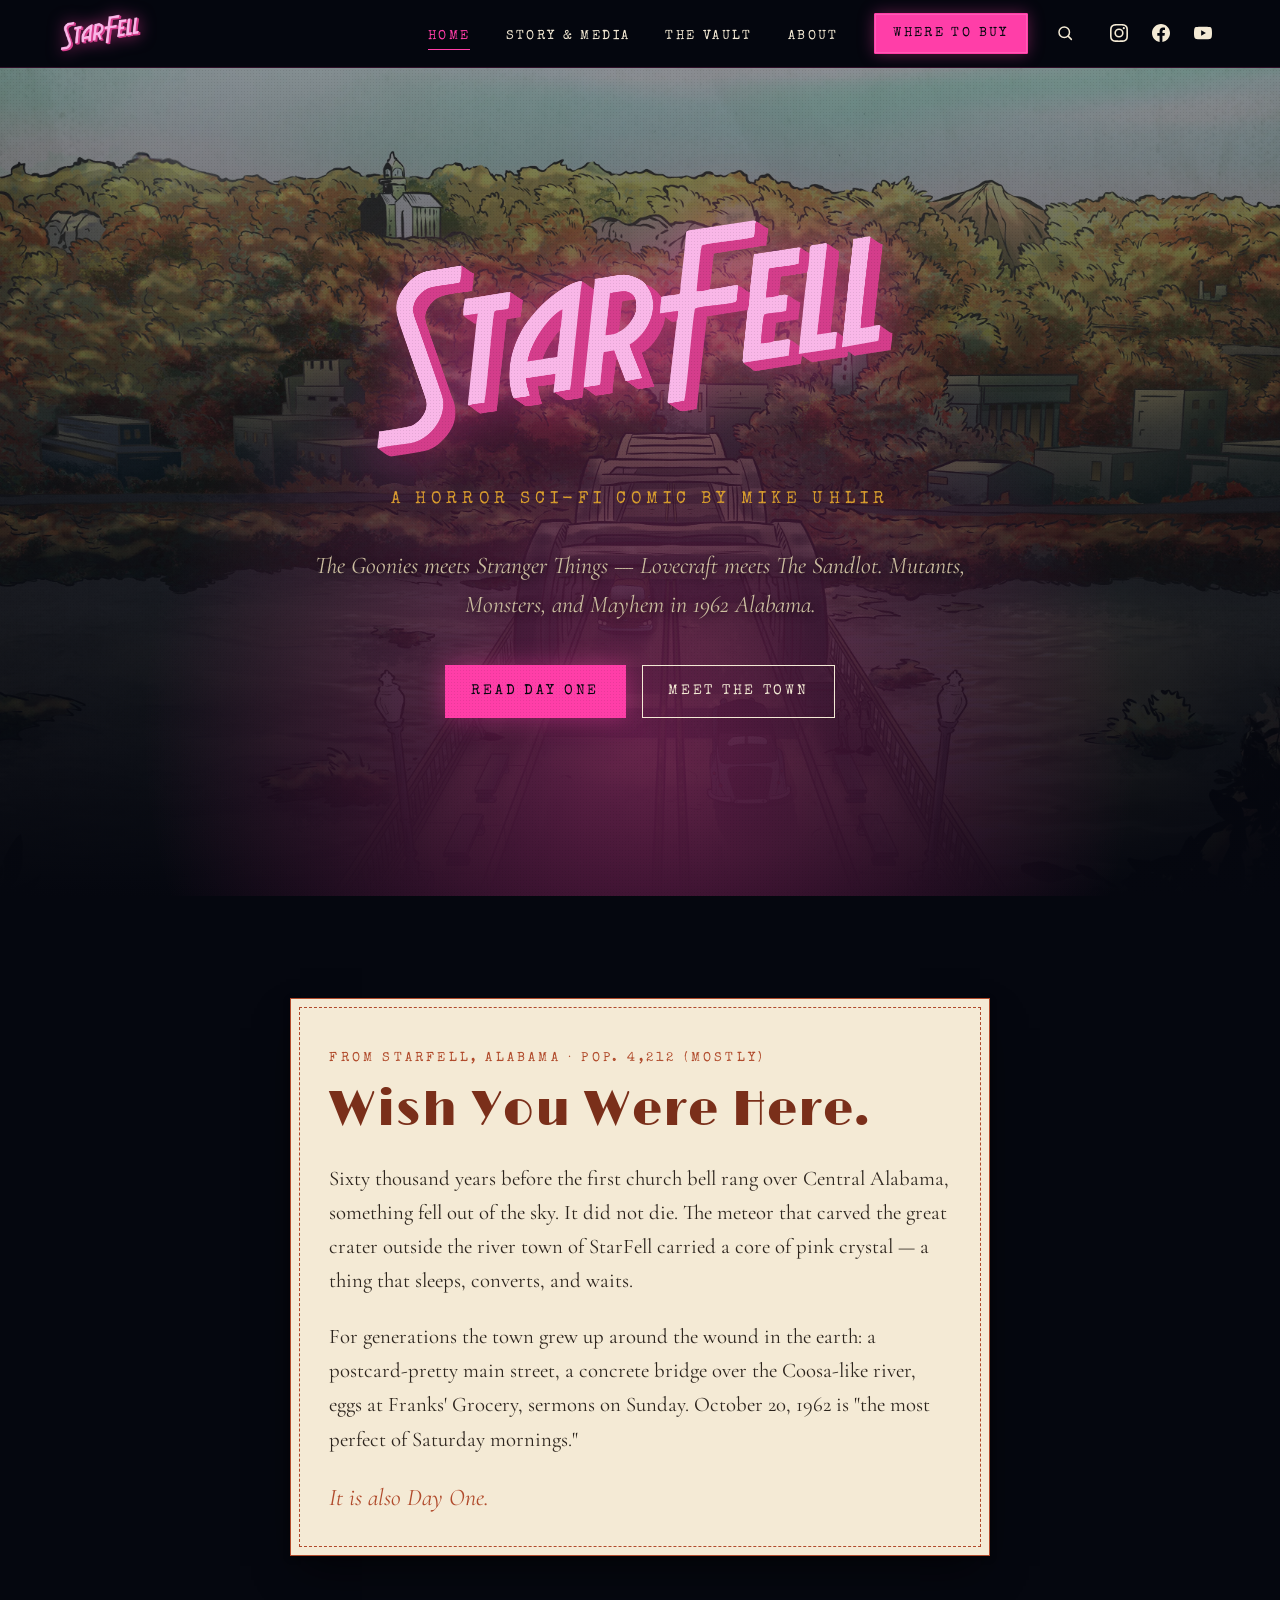
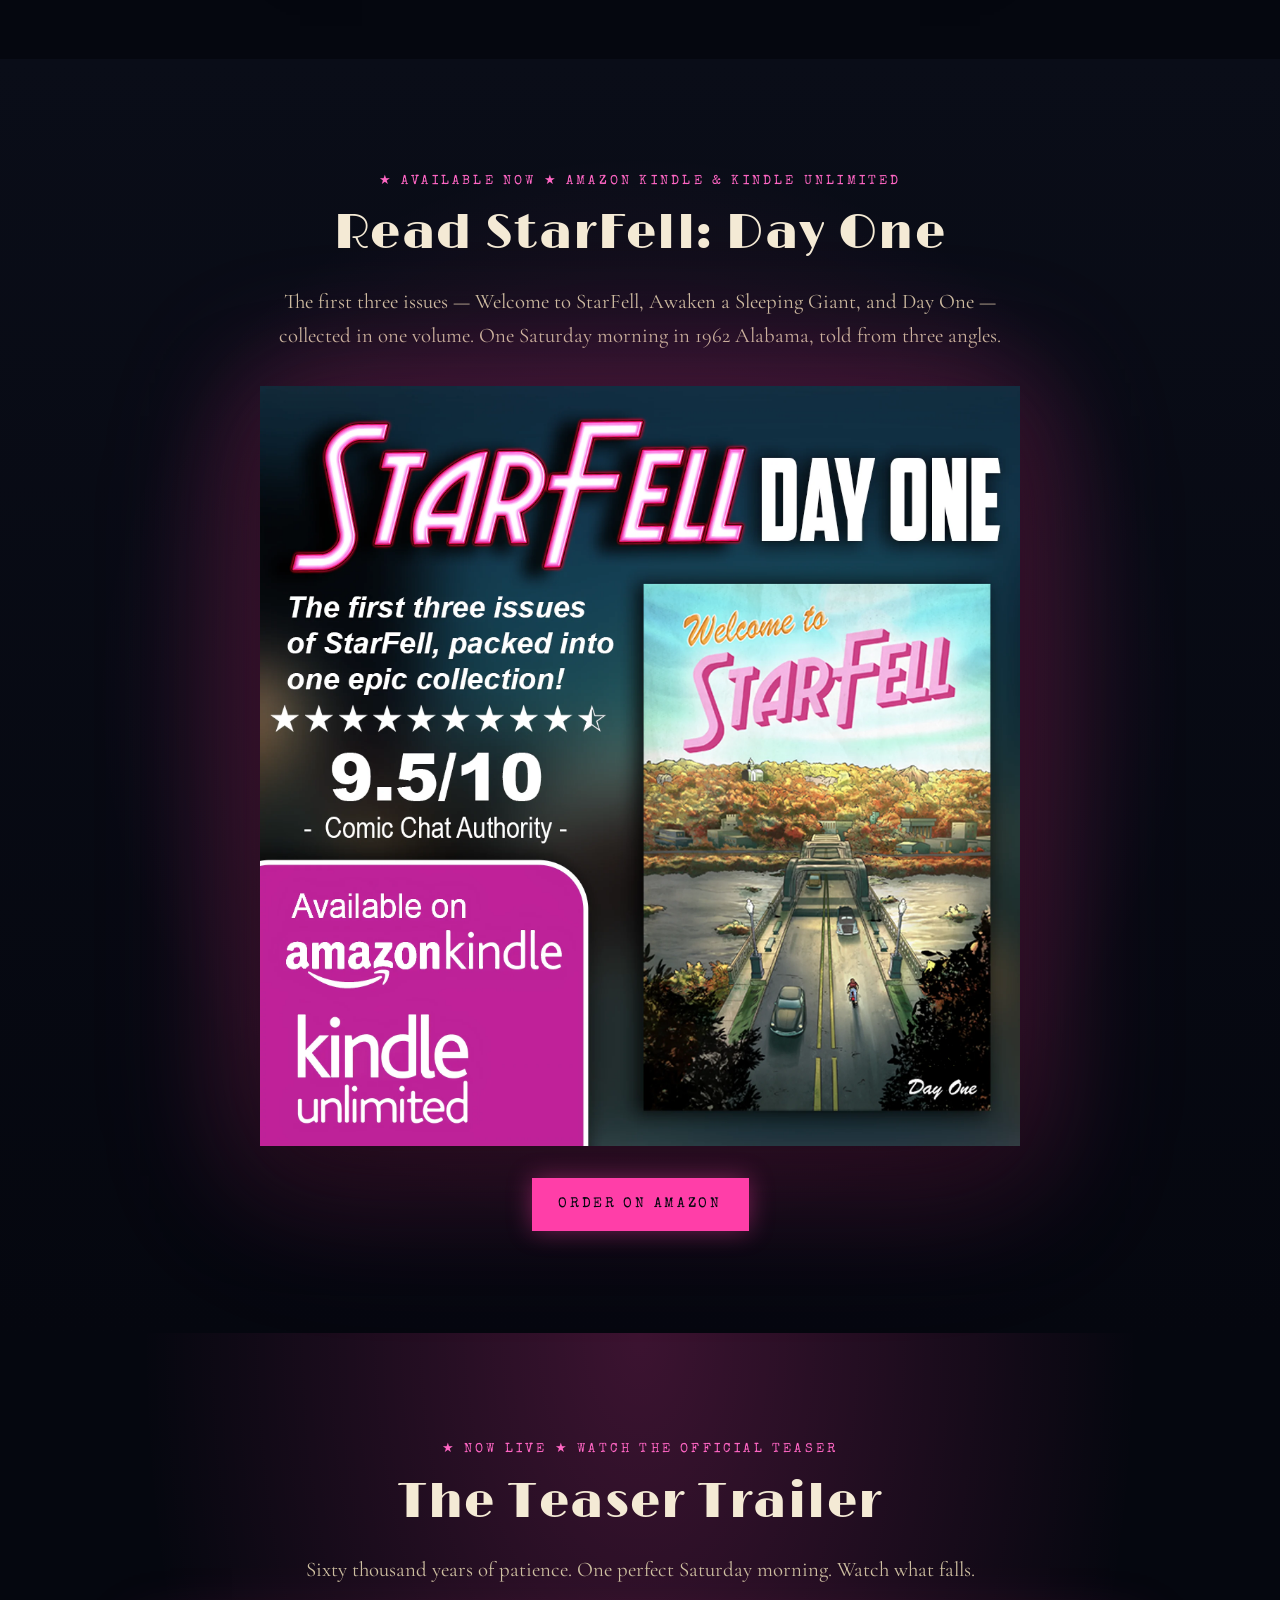
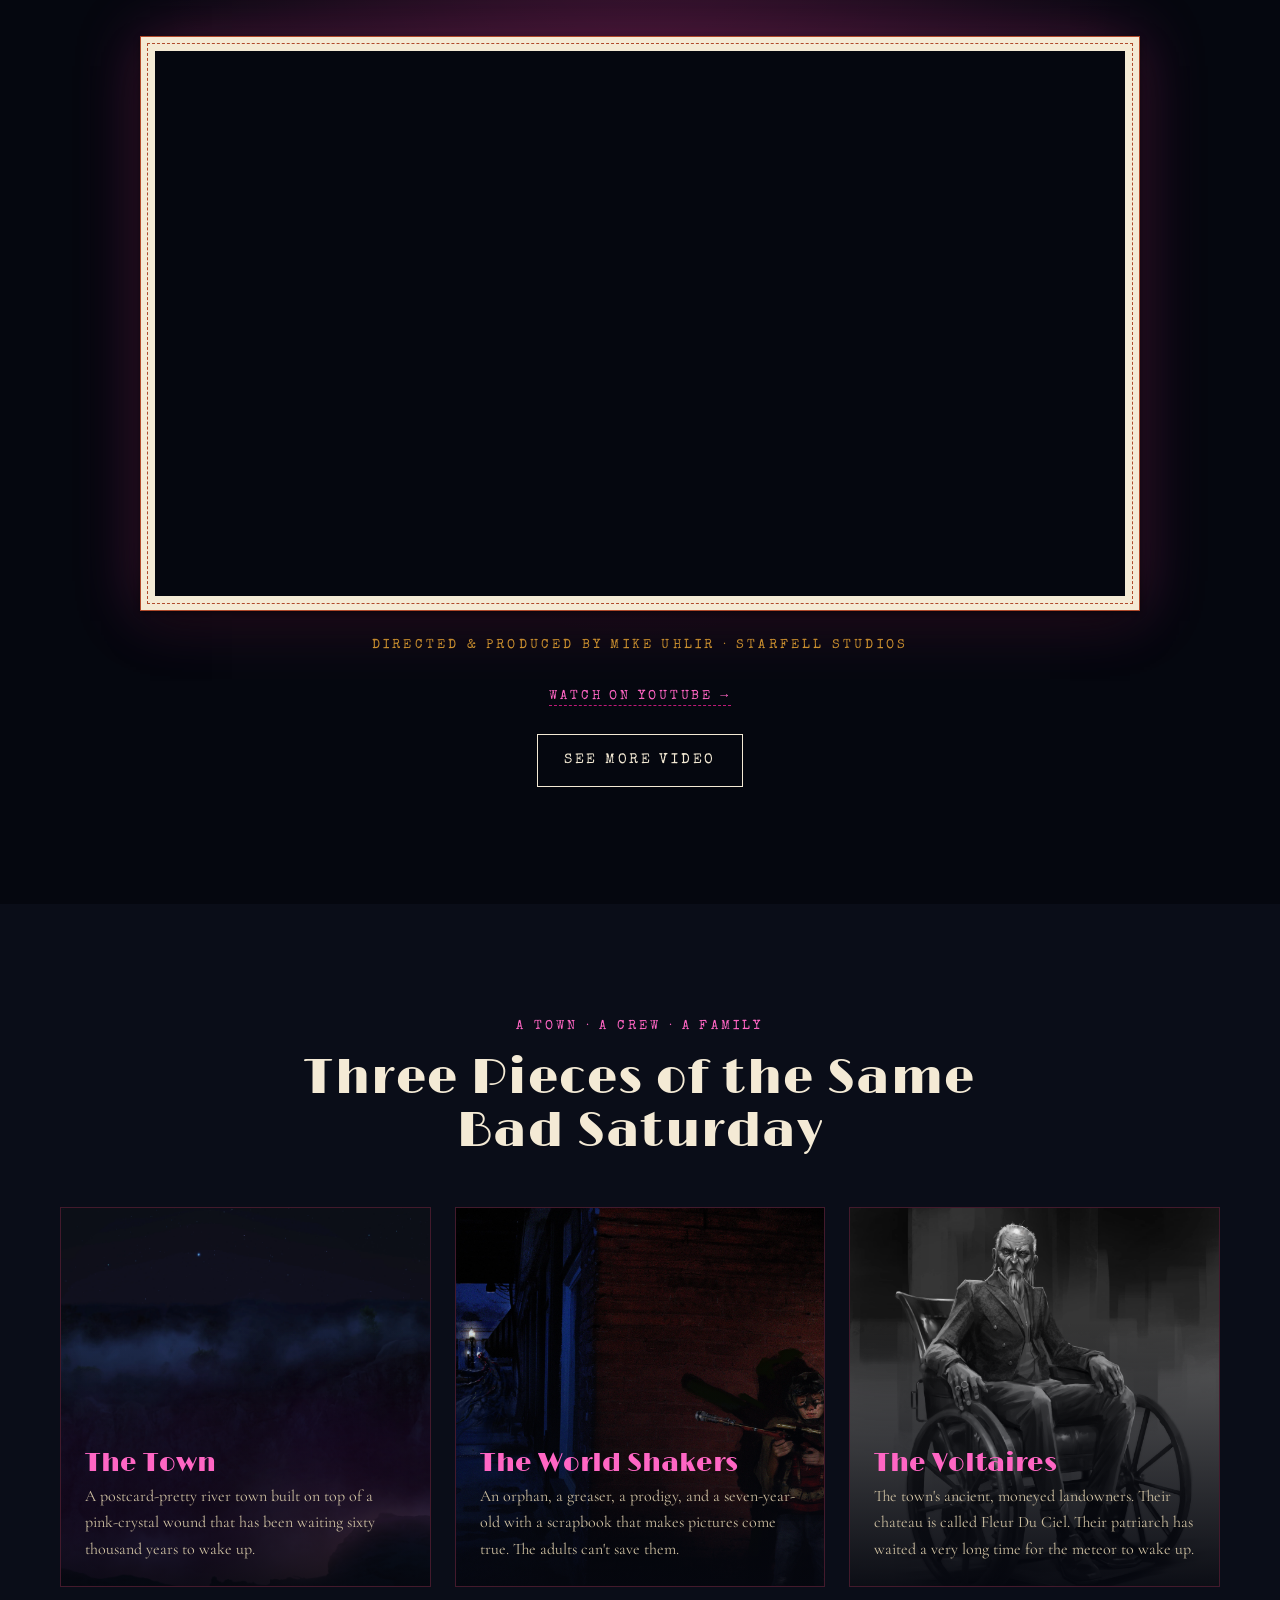
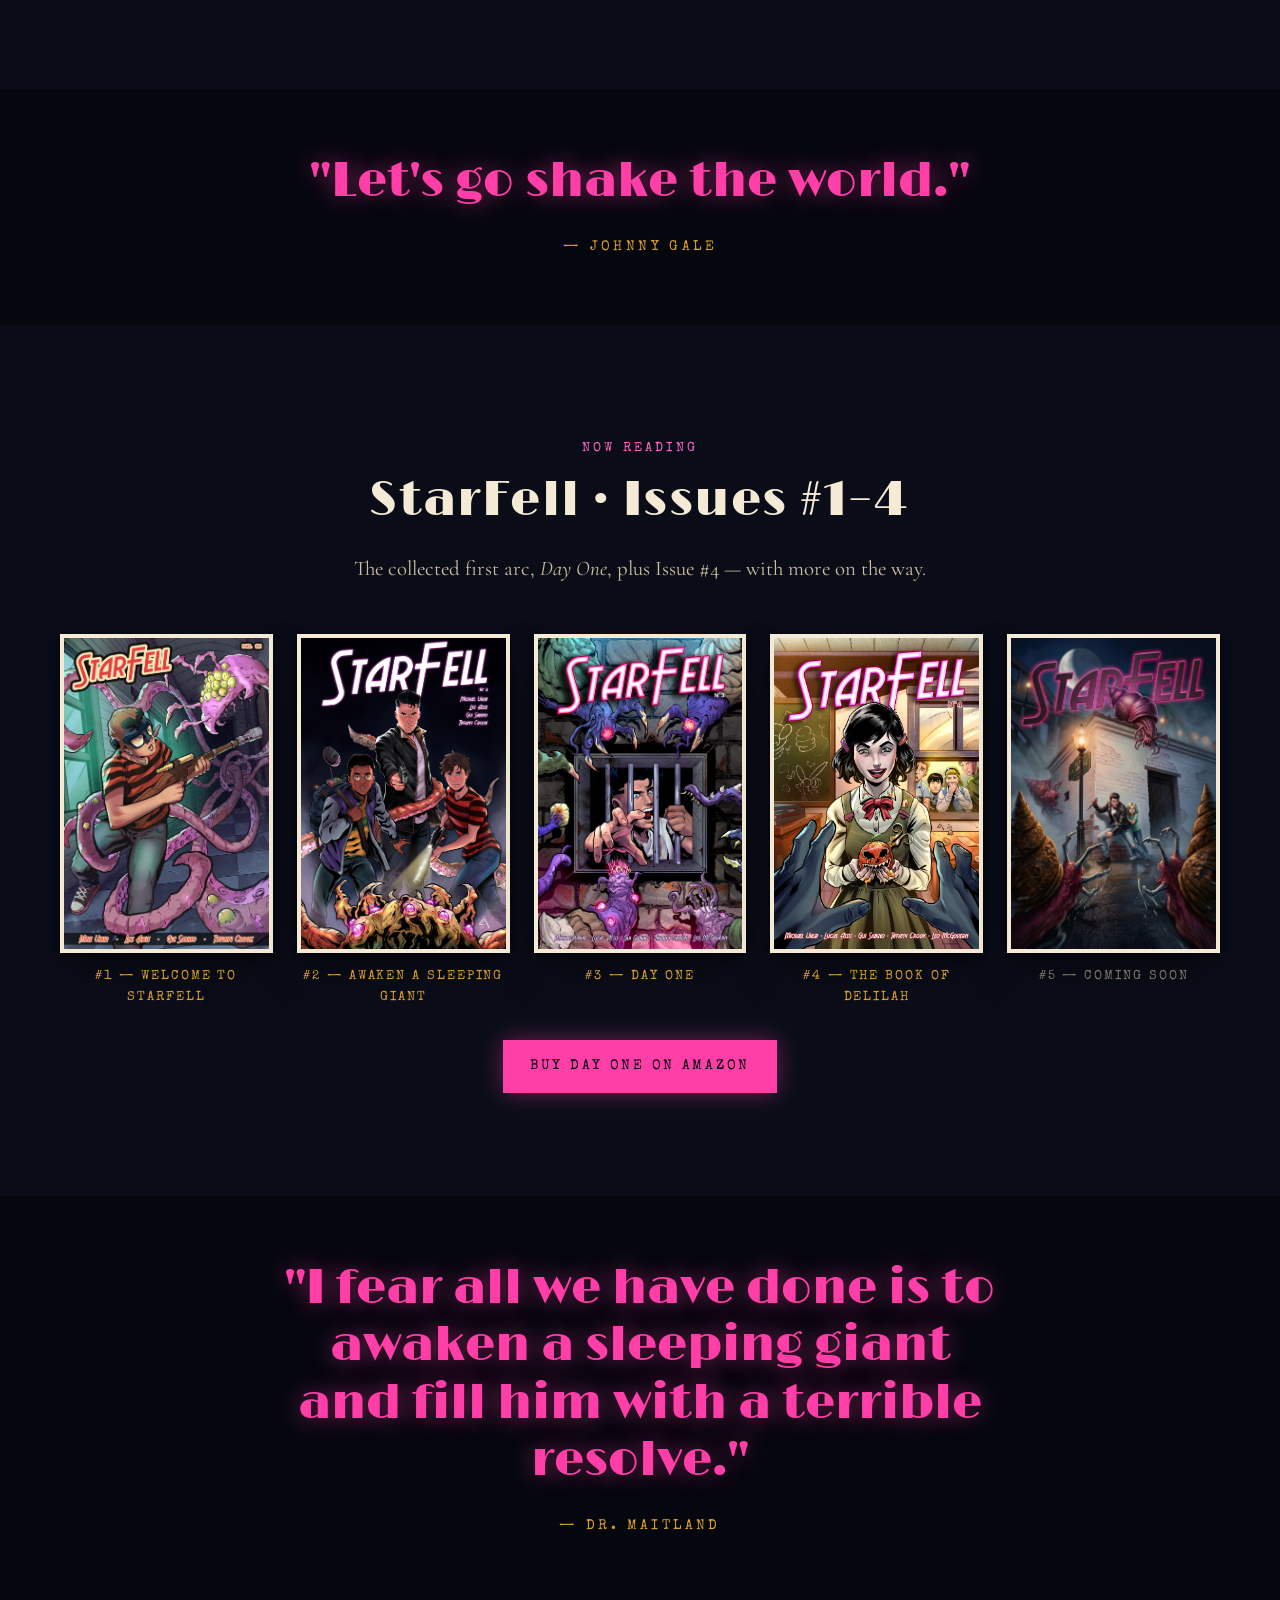
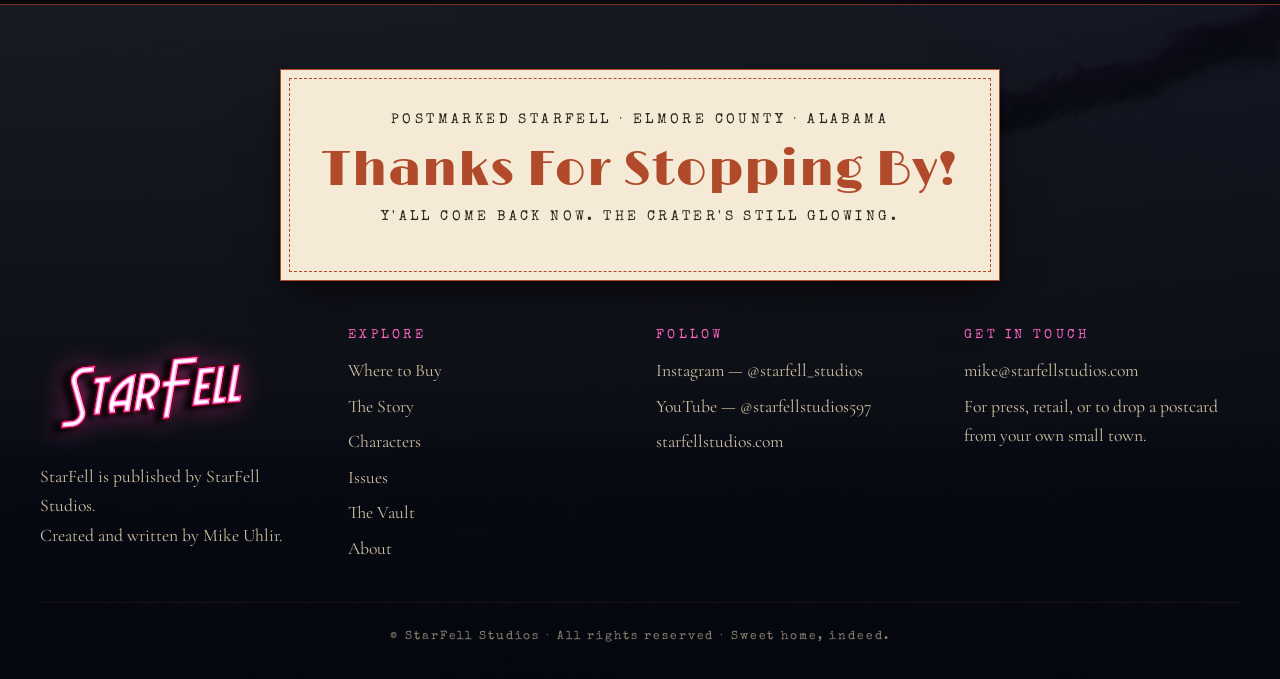
==== commit b66af784: "Search bar fix, Vault updates, author bio, Facebook link Co-Authored-By: Claude Fable 5 <noreply@ant" ====
--- a/docs/index.html
+++ b/docs/index.html
@@ -27,6 +27,18 @@
         <li><a href="about.html">About</a></li>
         <li class="nav-cta-wrap"><a href="buy.html" class="nav-cta">Where to Buy</a></li>
       </ul>
+      <!-- ============ VAULT SEARCH ============ -->
+      <div class="nav-search" data-nav-search>
+        <button type="button" class="nav-search-toggle" aria-label="Search the Vault" aria-expanded="false" aria-controls="nav-search-panel">
+          <svg viewBox="0 0 24 24" fill="none" stroke="currentColor" stroke-width="2" stroke-linecap="round" stroke-linejoin="round" aria-hidden="true"><circle cx="11" cy="11" r="7"></circle><line x1="20.5" y1="20.5" x2="16.5" y2="16.5"></line></svg>
+        </button>
+        <div class="nav-search-panel" id="nav-search-panel">
+          <div class="nav-search-bar">
+            <input type="search" class="nav-search-input" placeholder="Search the Vault — try “Delilah”, “concept art”, “Wetumpka”…" aria-label="Search all Vault images" autocomplete="off" spellcheck="false">
+            <div class="nav-search-results" role="listbox" aria-label="Vault search results"></div>
+          </div>
+        </div>
+      </div>
       <div class="nav-social" aria-label="StarFell on social media">
         <a href="https://www.instagram.com/starfell_studios/" target="_blank" rel="noopener" aria-label="Instagram"><svg viewBox="0 0 24 24" fill="currentColor" aria-hidden="true"><path d="M12 2.16c3.2 0 3.58.01 4.85.07 1.17.05 1.8.25 2.23.41.56.22.96.48 1.38.9.42.42.68.82.9 1.38.16.42.36 1.06.41 2.23.06 1.27.07 1.65.07 4.85s-.01 3.58-.07 4.85c-.05 1.17-.25 1.8-.41 2.23-.22.56-.48.96-.9 1.38-.42.42-.82.68-1.38.9-.42.16-1.06.36-2.23.41-1.27.06-1.65.07-4.85.07s-3.58-.01-4.85-.07c-1.17-.05-1.8-.25-2.23-.41-.56-.22-.96-.48-1.38-.9-.42-.42-.68-.82-.9-1.38-.16-.42-.36-1.06-.41-2.23C2.17 15.58 2.16 15.2 2.16 12s.01-3.58.07-4.85c.05-1.17.25-1.8.41-2.23.22-.56.48-.96.9-1.38.42-.42.82-.68 1.38-.9.42-.16 1.06-.36 2.23-.41C8.42 2.17 8.8 2.16 12 2.16M12 0C8.74 0 8.33.01 7.05.07 5.78.13 4.9.33 4.14.63c-.79.31-1.46.72-2.13 1.38C1.35 2.68.94 3.35.63 4.14.33 4.9.13 5.78.07 7.05.01 8.33 0 8.74 0 12s.01 3.67.07 4.95c.06 1.27.26 2.15.56 2.91.31.79.72 1.46 1.38 2.13.67.66 1.34 1.07 2.13 1.38.76.3 1.64.5 2.91.56C8.33 23.99 8.74 24 12 24s3.67-.01 4.95-.07c1.27-.06 2.15-.26 2.91-.56.79-.31 1.46-.72 2.13-1.38.66-.67 1.07-1.34 1.38-2.13.3-.76.5-1.64.56-2.91.06-1.28.07-1.69.07-4.95s-.01-3.67-.07-4.95c-.06-1.27-.26-2.15-.56-2.91-.31-.79-.72-1.46-1.38-2.13C21.32 1.35 20.65.94 19.86.63 19.1.33 18.22.13 16.95.07 15.67.01 15.26 0 12 0zm0 5.84A6.16 6.16 0 0 0 5.84 12 6.16 6.16 0 0 0 12 18.16 6.16 6.16 0 0 0 18.16 12 6.16 6.16 0 0 0 12 5.84zM12 16a4 4 0 1 1 0-8 4 4 0 0 1 0 8zm6.41-11.85a1.44 1.44 0 1 0 0 2.88 1.44 1.44 0 0 0 0-2.88z"/></svg></a>
         <a href="https://www.facebook.com/profile.php?id=100083466513961" target="_blank" rel="noopener" aria-label="Facebook"><svg viewBox="0 0 24 24" fill="currentColor" aria-hidden="true"><path d="M24 12.07C24 5.41 18.63 0 12 0S0 5.41 0 12.07c0 6.02 4.39 11.02 10.13 11.93v-8.44H7.08v-3.49h3.04V9.41c0-3.02 1.79-4.69 4.53-4.69 1.31 0 2.68.24 2.68.24v2.97h-1.51c-1.49 0-1.95.93-1.95 1.89v2.26h3.33l-.53 3.49h-2.8v8.44C19.61 23.09 24 18.09 24 12.07z"/></svg></a>
@@ -254,6 +266,7 @@
     </div>
   </footer>
 
+  <script src="search-index.js"></script>
   <script src="js/main.js"></script>
 </body>
 </html>
--- a/docs/css/styles.css
+++ b/docs/css/styles.css
@@ -1852,3 +1852,193 @@
     transition-duration: 0.01ms !important;
   }
 }
+
+/* ============================================================
+   VAULT SEARCH  — subtle nav search that expands into a field,
+   with a dropdown of matching Vault images. Static, no backend.
+   ============================================================ */
+/* Static positioning so the drop-down panel anchors to .site-nav (full width),
+   not to this small icon container. */
+.nav-search {
+  display: flex;
+  align-items: center;
+  flex-shrink: 0;
+}
+
+/* The always-visible magnifier toggle — mirrors .nav-social a. */
+.nav-search-toggle {
+  display: inline-flex;
+  align-items: center;
+  justify-content: center;
+  width: 34px;
+  height: 34px;
+  padding: 0;
+  background: none;
+  color: var(--paper);
+  border: 1px solid transparent;
+  border-radius: 50%;
+  cursor: pointer;
+  position: relative;
+  z-index: 3;
+  transition: color .2s ease, border-color .2s ease, background .2s ease, box-shadow .2s ease, transform .2s ease;
+}
+.nav-search-toggle:hover,
+.nav-search.open .nav-search-toggle {
+  color: var(--pink);
+  border-color: rgba(255, 62, 168, 0.45);
+  box-shadow: 0 0 14px rgba(255, 62, 168, 0.4);
+}
+.nav-search-toggle svg { width: 18px; height: 18px; display: block; }
+
+/* The search drops DOWN as a full-width row beneath the nav bar — it never
+   overlaps the nav links. Mirrors the mobile menu drop-down styling so it
+   reads as part of the nav. Anchored to .site-nav (the sticky bar). */
+.nav-search-panel {
+  position: absolute;
+  top: 100%;
+  left: 0;
+  right: 0;
+  background: var(--night-deep);
+  border-top: 1px solid rgba(255, 62, 168, 0.18);
+  border-bottom: 1px solid var(--rust-deep);
+  box-shadow: 0 20px 40px -10px rgba(0,0,0,.7);
+  padding: 1rem var(--gutter) 1.15rem;
+  opacity: 0;
+  visibility: hidden;
+  pointer-events: none;
+  transform: translateY(-8px);
+  transition: opacity .25s ease, transform .25s ease, visibility 0s linear .25s;
+  z-index: 95;
+}
+.nav-search.open .nav-search-panel {
+  opacity: 1;
+  visibility: visible;
+  pointer-events: auto;
+  transform: translateY(0);
+  transition: opacity .25s ease, transform .25s ease, visibility 0s linear 0s;
+}
+
+/* Centered content column, aligned to the nav's max width. */
+.nav-search-bar {
+  max-width: var(--max);
+  margin: 0 auto;
+}
+
+.nav-search-input {
+  width: 100%;
+  height: 44px;
+  box-sizing: border-box;
+  padding: 0 1rem;
+  background: var(--shadow);
+  color: var(--paper);
+  font-family: var(--font-stamp);
+  font-size: .9rem;
+  letter-spacing: .05em;
+  border: 1px solid rgba(255, 62, 168, 0.4);
+  border-radius: 2px;
+}
+.nav-search-input:focus {
+  outline: none;
+  border-color: var(--pink);
+  box-shadow: 0 0 18px rgba(255, 62, 168, 0.22);
+}
+.nav-search-input::placeholder { color: var(--bone); opacity: .7; }
+/* Hide the native clear/search affordances for a cleaner field. */
+.nav-search-input::-webkit-search-decoration,
+.nav-search-input::-webkit-search-cancel-button { -webkit-appearance: none; }
+
+/* Results list — flows directly under the input within the drop-down. */
+.nav-search-results {
+  margin-top: .7rem;
+  max-height: min(56vh, 460px);
+  overflow-y: auto;
+  background: var(--night);
+  border: 1px solid rgba(255, 62, 168, 0.2);
+  border-radius: 2px;
+  display: none;
+}
+.nav-search.open .nav-search-results.is-visible { display: block; }
+
+.nav-search-status {
+  font-family: var(--font-stamp);
+  font-size: .62rem;
+  letter-spacing: .16em;
+  text-transform: uppercase;
+  color: var(--bone);
+  padding: .7rem .9rem;
+  border-bottom: 1px solid rgba(255, 62, 168, 0.14);
+  position: sticky;
+  top: 0;
+  background: var(--night-deep);
+}
+
+.nav-search-result {
+  display: flex;
+  gap: .75rem;
+  align-items: center;
+  padding: .55rem .8rem;
+  border-bottom: 1px solid rgba(255, 255, 255, 0.06);
+  text-decoration: none;
+  cursor: pointer;
+}
+.nav-search-result:last-child { border-bottom: none; }
+.nav-search-result:hover,
+.nav-search-result.is-active {
+  background: rgba(255, 62, 168, 0.1);
+}
+.nav-search-result-thumb {
+  width: 50px;
+  height: 50px;
+  flex-shrink: 0;
+  object-fit: cover;
+  border-radius: 2px;
+  background: var(--shadow);
+  border: 1px solid rgba(255, 255, 255, 0.08);
+}
+.nav-search-result-body { min-width: 0; }
+.nav-search-result-title {
+  font-family: var(--font-body);
+  font-size: 1.02rem;
+  line-height: 1.2;
+  color: var(--paper);
+  white-space: nowrap;
+  overflow: hidden;
+  text-overflow: ellipsis;
+}
+.nav-search-result-title mark {
+  background: rgba(255, 62, 168, 0.28);
+  color: var(--pink-glow);
+  padding: 0 .08em;
+  border-radius: 1px;
+}
+.nav-search-result-meta {
+  font-family: var(--font-stamp);
+  font-size: .6rem;
+  letter-spacing: .14em;
+  text-transform: uppercase;
+  color: var(--pink);
+  margin-top: .15rem;
+  white-space: nowrap;
+  overflow: hidden;
+  text-overflow: ellipsis;
+}
+.nav-search-result-meta .dot { color: var(--bone); margin: 0 .4em; }
+
+/* Sticky-nav-aware anchor landing + arrival highlight on Vault cards. */
+.piece { scroll-margin-top: 132px; }
+.piece.search-flash {
+  animation: searchFlash 2.4s ease;
+}
+@keyframes searchFlash {
+  0%, 18% {
+    box-shadow: 0 0 0 3px var(--pink), 0 0 34px rgba(255, 62, 168, 0.65);
+  }
+  100% {
+    box-shadow: 0 0 0 0 rgba(255, 62, 168, 0);
+  }
+}
+
+@media (max-width: 540px) {
+  .nav-search-toggle { width: 30px; height: 30px; }
+  .nav-search-toggle svg { width: 16px; height: 16px; }
+}
